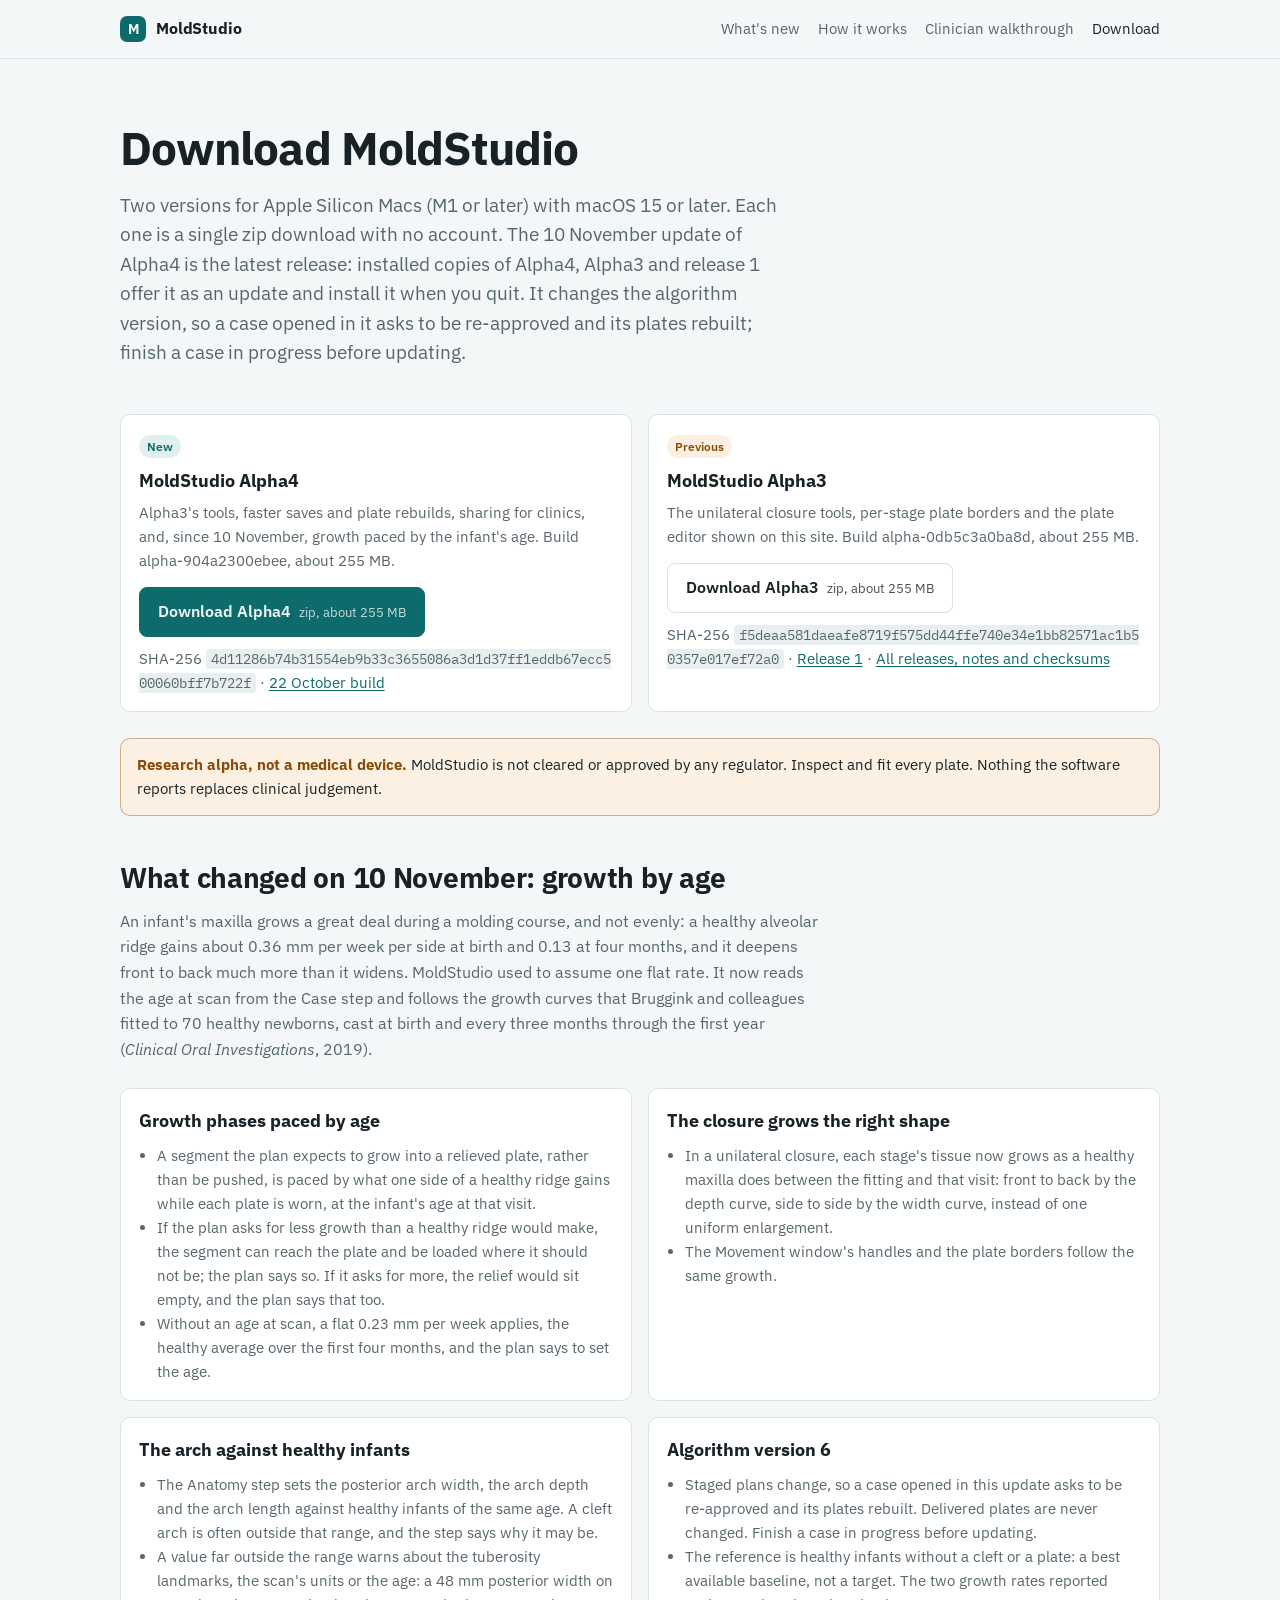
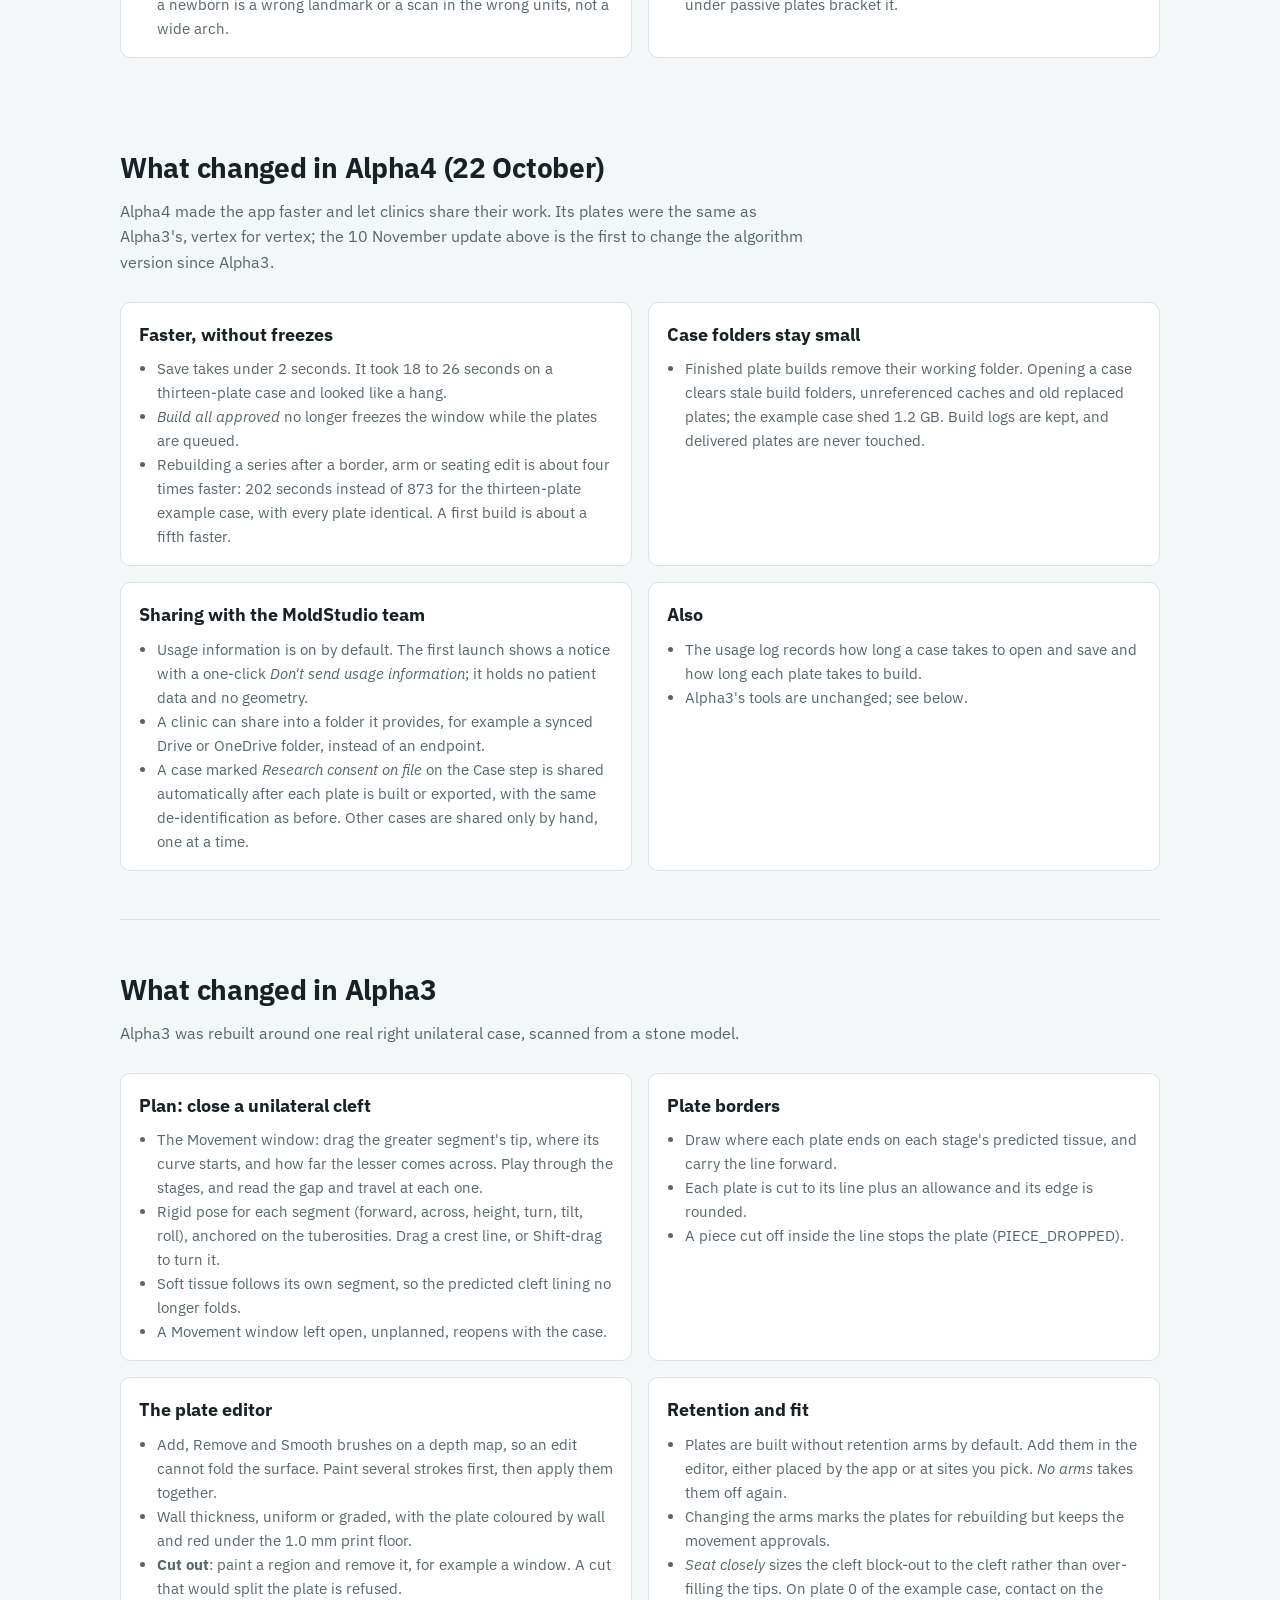
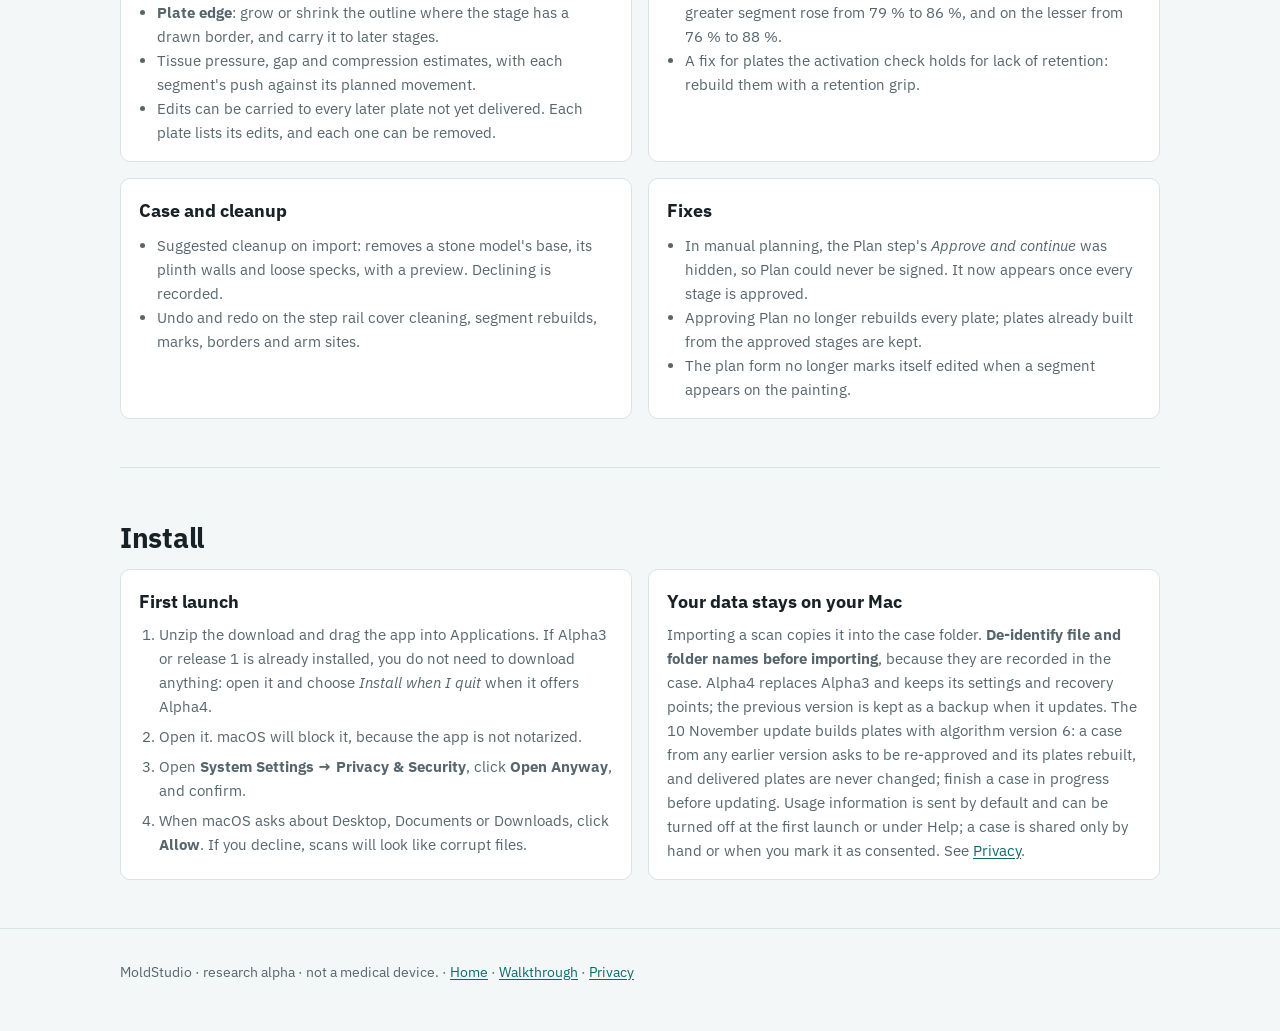
==== download.html @ e14510f1 "Release 8 feed (signed): Alpha4 10 November update, growth paced by the infant's age; download and f" ====
<!doctype html>
<html lang="en">
<head>
<meta charset="utf-8">
<meta name="viewport" content="width=device-width, initial-scale=1">
<title>Download MoldStudio</title>
<meta name="description" content="Download MoldStudio Alpha4 or the previous releases for Apple Silicon Macs, and see what changed: growth paced by the infant's age, Alpha4 and Alpha3.">
<link rel="preconnect" href="https://fonts.googleapis.com">
<link rel="stylesheet" href="https://fonts.googleapis.com/css2?family=IBM+Plex+Mono:wght@400;500&family=IBM+Plex+Sans:wght@400;500;600;700&display=swap">
<link rel="stylesheet" href="assets/site.css">
</head>
<body>
<header class="top">
  <div class="wrap">
    <a class="brand" href="index.html"><span class="mark">M</span>MoldStudio</a>
    <nav>
      <a class="opt" href="index.html#new">What's new</a>
      <a class="opt" href="index.html#pipeline">How it works</a>
      <a href="walkthrough.html"><span class="long">Clinician </span>walkthrough</a>
      <a href="download.html" aria-current="page">Download</a>
    </nav>
  </div>
</header>

<main class="wrap">
  <div class="hero" style="padding-bottom:20px">
    <h1>Download MoldStudio</h1>
    <p class="lead">Two versions for Apple Silicon Macs (M1 or later) with macOS 15 or later. Each one is a single zip download with no account. The 10 November update of Alpha4 is the latest release: installed copies of Alpha4, Alpha3 and release 1 offer it as an update and install it when you quit. It changes the algorithm version, so a case opened in it asks to be re-approved and its plates rebuilt; finish a case in progress before updating.</p>
  </div>

  <div class="grid g2">
    <div class="card">
      <span class="tag">New</span>
      <h3 style="margin-top:8px">MoldStudio Alpha4</h3>
      <p>Alpha3's tools, faster saves and plate rebuilds, sharing for clinics, and, since 10 November, growth paced by the infant's age. Build alpha-904a2300ebee, about 255&nbsp;MB.</p>
      <div class="cta" style="margin-top:14px">
        <a class="btn primary" href="https://github.com/kkoka1116/moldstudio-site/releases/download/r8/MoldStudio-Alpha4-macOS-arm64.zip">Download Alpha4 <small>zip, about 255&nbsp;MB</small></a>
      </div>
      <p class="fine" style="margin-top:10px">SHA-256 <code style="word-break:break-all">4d11286b74b31554eb9b33c3655086a3d1d37ff1eddb67ecc500060bff7b722f</code> · <a href="https://github.com/kkoka1116/moldstudio-site/releases/download/r7/MoldStudio-Alpha4-macOS-arm64.zip">22 October build</a></p>
    </div>
    <div class="card">
      <span class="tag warn">Previous</span>
      <h3 style="margin-top:8px">MoldStudio Alpha3</h3>
      <p>The unilateral closure tools, per-stage plate borders and the plate editor shown on this site. Build alpha-0db5c3a0ba8d, about 255&nbsp;MB.</p>
      <div class="cta" style="margin-top:14px">
        <a class="btn" href="https://github.com/kkoka1116/moldstudio-site/releases/download/r6/MoldStudio-Alpha3-macOS-arm64.zip">Download Alpha3 <small>zip, about 255&nbsp;MB</small></a>
      </div>
      <p class="fine" style="margin-top:10px">SHA-256 <code style="word-break:break-all">f5deaa581daeafe8719f575dd44ffe740e34e1bb82571ac1b50357e017ef72a0</code> · <a href="https://github.com/kkoka1116/moldstudio-site/releases/download/r1/MoldStudio-macOS-arm64.zip">Release 1</a> · <a href="https://github.com/kkoka1116/moldstudio-site/releases">All releases, notes and checksums</a></p>
    </div>
  </div>

  <div class="notice"><strong>Research alpha, not a medical device.</strong> MoldStudio is not cleared or approved by any regulator. Inspect and fit every plate. Nothing the software reports replaces clinical judgement.</div>

  <section id="growth" style="border-top:0;padding-top:40px">
    <h2>What changed on 10 November: growth by age</h2>
    <p class="sub">An infant's maxilla grows a great deal during a molding course, and not evenly: a healthy alveolar ridge gains about 0.36&nbsp;mm per week per side at birth and 0.13 at four months, and it deepens front to back much more than it widens. MoldStudio used to assume one flat rate. It now reads the age at scan from the Case step and follows the growth curves that Bruggink and colleagues fitted to 70 healthy newborns, cast at birth and every three months through the first year (<em>Clinical Oral Investigations</em>, 2019).</p>
    <div class="grid g2">
      <div class="card"><h3>Growth phases paced by age</h3><ul>
        <li>A segment the plan expects to grow into a relieved plate, rather than be pushed, is paced by what one side of a healthy ridge gains while each plate is worn, at the infant's age at that visit.</li>
        <li>If the plan asks for less growth than a healthy ridge would make, the segment can reach the plate and be loaded where it should not be; the plan says so. If it asks for more, the relief would sit empty, and the plan says that too.</li>
        <li>Without an age at scan, a flat 0.23&nbsp;mm per week applies, the healthy average over the first four months, and the plan says to set the age.</li>
      </ul></div>
      <div class="card"><h3>The closure grows the right shape</h3><ul>
        <li>In a unilateral closure, each stage's tissue now grows as a healthy maxilla does between the fitting and that visit: front to back by the depth curve, side to side by the width curve, instead of one uniform enlargement.</li>
        <li>The Movement window's handles and the plate borders follow the same growth.</li>
      </ul></div>
      <div class="card"><h3>The arch against healthy infants</h3><ul>
        <li>The Anatomy step sets the posterior arch width, the arch depth and the arch length against healthy infants of the same age. A cleft arch is often outside that range, and the step says why it may be.</li>
        <li>A value far outside the range warns about the tuberosity landmarks, the scan's units or the age: a 48&nbsp;mm posterior width on a newborn is a wrong landmark or a scan in the wrong units, not a wide arch.</li>
      </ul></div>
      <div class="card"><h3>Algorithm version 6</h3><ul>
        <li>Staged plans change, so a case opened in this update asks to be re-approved and its plates rebuilt. Delivered plates are never changed. Finish a case in progress before updating.</li>
        <li>The reference is healthy infants without a cleft or a plate: a best available baseline, not a target. The two growth rates reported under passive plates bracket it.</li>
      </ul></div>
    </div>
  </section>

  <section id="alpha4" style="border-top:0;padding-top:40px">
    <h2>What changed in Alpha4 (22 October)</h2>
    <p class="sub">Alpha4 made the app faster and let clinics share their work. Its plates were the same as Alpha3's, vertex for vertex; the 10 November update above is the first to change the algorithm version since Alpha3.</p>
    <div class="grid g2">
      <div class="card"><h3>Faster, without freezes</h3><ul>
        <li>Save takes under 2 seconds. It took 18 to 26 seconds on a thirteen-plate case and looked like a hang.</li>
        <li><em>Build all approved</em> no longer freezes the window while the plates are queued.</li>
        <li>Rebuilding a series after a border, arm or seating edit is about four times faster: 202 seconds instead of 873 for the thirteen-plate example case, with every plate identical. A first build is about a fifth faster.</li>
      </ul></div>
      <div class="card"><h3>Case folders stay small</h3><ul>
        <li>Finished plate builds remove their working folder. Opening a case clears stale build folders, unreferenced caches and old replaced plates; the example case shed 1.2&nbsp;GB. Build logs are kept, and delivered plates are never touched.</li>
      </ul></div>
      <div class="card"><h3>Sharing with the MoldStudio team</h3><ul>
        <li>Usage information is on by default. The first launch shows a notice with a one-click <em>Don't send usage information</em>; it holds no patient data and no geometry.</li>
        <li>A clinic can share into a folder it provides, for example a synced Drive or OneDrive folder, instead of an endpoint.</li>
        <li>A case marked <em>Research consent on file</em> on the Case step is shared automatically after each plate is built or exported, with the same de-identification as before. Other cases are shared only by hand, one at a time.</li>
      </ul></div>
      <div class="card"><h3>Also</h3><ul>
        <li>The usage log records how long a case takes to open and save and how long each plate takes to build.</li>
        <li>Alpha3's tools are unchanged; see below.</li>
      </ul></div>
    </div>
  </section>

  <section id="alpha3">
    <h2>What changed in Alpha3</h2>
    <p class="sub">Alpha3 was rebuilt around one real right unilateral case, scanned from a stone model.</p>
    <div class="grid g2">
      <div class="card"><h3>Plan: close a unilateral cleft</h3><ul>
        <li>The Movement window: drag the greater segment's tip, where its curve starts, and how far the lesser comes across. Play through the stages, and read the gap and travel at each one.</li>
        <li>Rigid pose for each segment (forward, across, height, turn, tilt, roll), anchored on the tuberosities. Drag a crest line, or Shift-drag to turn it.</li>
        <li>Soft tissue follows its own segment, so the predicted cleft lining no longer folds.</li>
        <li>A Movement window left open, unplanned, reopens with the case.</li>
      </ul></div>
      <div class="card"><h3>Plate borders</h3><ul>
        <li>Draw where each plate ends on each stage's predicted tissue, and carry the line forward.</li>
        <li>Each plate is cut to its line plus an allowance and its edge is rounded.</li>
        <li>A piece cut off inside the line stops the plate (PIECE_DROPPED).</li>
      </ul></div>
      <div class="card"><h3>The plate editor</h3><ul>
        <li>Add, Remove and Smooth brushes on a depth map, so an edit cannot fold the surface. Paint several strokes first, then apply them together.</li>
        <li>Wall thickness, uniform or graded, with the plate coloured by wall and red under the 1.0&nbsp;mm print floor.</li>
        <li><strong>Cut out</strong>: paint a region and remove it, for example a window. A cut that would split the plate is refused.</li>
        <li><strong>Plate edge</strong>: grow or shrink the outline where the stage has a drawn border, and carry it to later stages.</li>
        <li>Tissue pressure, gap and compression estimates, with each segment's push against its planned movement.</li>
        <li>Edits can be carried to every later plate not yet delivered. Each plate lists its edits, and each one can be removed.</li>
      </ul></div>
      <div class="card"><h3>Retention and fit</h3><ul>
        <li>Plates are built without retention arms by default. Add them in the editor, either placed by the app or at sites you pick. <em>No arms</em> takes them off again.</li>
        <li>Changing the arms marks the plates for rebuilding but keeps the movement approvals.</li>
        <li><em>Seat closely</em> sizes the cleft block-out to the cleft rather than over-filling the tips. On plate 0 of the example case, contact on the greater segment rose from 79&nbsp;% to 86&nbsp;%, and on the lesser from 76&nbsp;% to 88&nbsp;%.</li>
        <li>A fix for plates the activation check holds for lack of retention: rebuild them with a retention grip.</li>
      </ul></div>
      <div class="card"><h3>Case and cleanup</h3><ul>
        <li>Suggested cleanup on import: removes a stone model's base, its plinth walls and loose specks, with a preview. Declining is recorded.</li>
        <li>Undo and redo on the step rail cover cleaning, segment rebuilds, marks, borders and arm sites.</li>
      </ul></div>
      <div class="card"><h3>Fixes</h3><ul>
        <li>In manual planning, the Plan step's <em>Approve and continue</em> was hidden, so Plan could never be signed. It now appears once every stage is approved.</li>
        <li>Approving Plan no longer rebuilds every plate; plates already built from the approved stages are kept.</li>
        <li>The plan form no longer marks itself edited when a segment appears on the painting.</li>
      </ul></div>
    </div>
  </section>

  <section id="install">
    <h2>Install</h2>
    <div class="grid g2">
      <div class="card"><h3>First launch</h3><ol class="steps-list" style="color:var(--muted);font-size:15px;margin:6px 0 0">
        <li>Unzip the download and drag the app into Applications. If Alpha3 or release 1 is already installed, you do not need to download anything: open it and choose <em>Install when I quit</em> when it offers Alpha4.</li>
        <li>Open it. macOS will block it, because the app is not notarized.</li>
        <li>Open <strong>System Settings → Privacy &amp; Security</strong>, click <strong>Open Anyway</strong>, and confirm.</li>
        <li>When macOS asks about Desktop, Documents or Downloads, click <strong>Allow</strong>. If you decline, scans will look like corrupt files.</li>
      </ol></div>
      <div class="card"><h3>Your data stays on your Mac</h3><p>Importing a scan copies it into the case folder. <strong>De-identify file and folder names before importing</strong>, because they are recorded in the case. Alpha4 replaces Alpha3 and keeps its settings and recovery points; the previous version is kept as a backup when it updates. The 10 November update builds plates with algorithm version 6: a case from any earlier version asks to be re-approved and its plates rebuilt, and delivered plates are never changed; finish a case in progress before updating. Usage information is sent by default and can be turned off at the first launch or under Help; a case is shared only by hand or when you mark it as consented. See <a href="privacy.html">Privacy</a>.</p></div>
    </div>
  </section>
</main>

<footer>
  <div class="wrap">MoldStudio · research alpha · not a medical device. · <a href="index.html">Home</a> · <a href="walkthrough.html">Walkthrough</a> · <a href="privacy.html">Privacy</a></div>
</footer>
</body>
</html>
---- assets/site.css ----
/* Layout: one reading column with a sticky header; the walkthrough adds a step index beside it. */
:root {
  --bg: #f4f7f7;
  --surface: #ffffff;
  --surface-2: #e9eff0;
  --text: #182226;
  --muted: #56666c;
  --line: #d9e2e4;
  --accent: #0d6b6b;
  --accent-soft: #dff0ef;
  --warn: #8a4b08;
  --warn-soft: #fbf0e1;
  --stop: #9b1c1c;
  --radius: 10px;
  --max: 1080px;
  --font: "IBM Plex Sans", "Helvetica Neue", Arial, sans-serif;
  --mono: "IBM Plex Mono", ui-monospace, Menlo, monospace;
  color-scheme: light;
}
@media (prefers-color-scheme: dark) {
  :root:not([data-theme="light"]) {
    --bg: #101618; --surface: #172023; --surface-2: #1f2a2d; --text: #e3eaec; --muted: #9aabb0;
    --line: #2a3639; --accent: #5cc4c0; --accent-soft: #163130; --warn: #f0b36b; --warn-soft: #2e2416;
    --stop: #f08a8a; color-scheme: dark;
  }
}
:root[data-theme="dark"] {
  --bg: #101618; --surface: #172023; --surface-2: #1f2a2d; --text: #e3eaec; --muted: #9aabb0;
  --line: #2a3639; --accent: #5cc4c0; --accent-soft: #163130; --warn: #f0b36b; --warn-soft: #2e2416;
  --stop: #f08a8a; color-scheme: dark;
}
* { box-sizing: border-box; }
html { scroll-behavior: smooth; }
body {
  margin: 0; background: var(--bg); color: var(--text);
  font: 16px/1.6 var(--font); -webkit-font-smoothing: antialiased;
}
a { color: var(--accent); text-underline-offset: 2px; }
img { max-width: 100%; height: auto; display: block; }
code { font-family: var(--mono); font-size: .9em; background: var(--surface-2); padding: .1em .35em; border-radius: 4px; }

.wrap { max-width: var(--max); margin: 0 auto; padding: 0 20px; }

/* header */
.top { position: sticky; top: env(safe-area-inset-top, 0px); z-index: 10; background: color-mix(in srgb, var(--bg) 88%, transparent);
  backdrop-filter: blur(8px); border-bottom: 1px solid var(--line); }
.top .wrap { display: flex; align-items: center; gap: 20px; height: 58px; }
.brand { font-weight: 700; letter-spacing: -.01em; color: var(--text); text-decoration: none; display: flex; gap: 10px; align-items: center; }
.brand .mark { width: 26px; height: 26px; border-radius: 7px; background: var(--accent); display: grid; place-items: center; color: var(--bg); font-size: 14px; }
.top nav { display: flex; gap: 18px; margin-left: auto; font-size: 14.5px; }
.top nav a { color: var(--muted); text-decoration: none; }
.top nav a:hover, .top nav a[aria-current] { color: var(--text); }
@media (max-width: 720px) { .top nav .opt { display: none; } }

/* hero */
.hero { padding: 64px 0 40px; }
.hero h1 { font-size: clamp(30px, 5vw, 46px); line-height: 1.12; text-wrap: balance; letter-spacing: -.02em; margin: 0 0 16px; max-width: 18ch; }
.hero p.lead { font-size: 18.5px; color: var(--muted); max-width: 62ch; margin: 0 0 26px; }
.cta { display: flex; flex-wrap: wrap; gap: 12px; align-items: center; }
.btn { display: inline-flex; align-items: center; gap: 8px; padding: 11px 18px; border-radius: 8px; font-weight: 600;
  text-decoration: none; border: 1px solid var(--line); color: var(--text); background: var(--surface); }
.btn.primary { background: var(--accent); color: var(--bg); border-color: var(--accent); }
.btn small { font-weight: 400; opacity: .8; }
.fine { font-size: 13.5px; color: var(--muted); }

.notice { border: 1px solid color-mix(in srgb, var(--warn) 40%, transparent); background: var(--warn-soft);
  border-radius: var(--radius); padding: 14px 16px; margin: 26px 0 0; font-size: 15px; }
.notice strong { color: var(--warn); }

/* sections */
section { padding: 48px 0; border-top: 1px solid var(--line); }
section h2 { font-size: clamp(22px, 3vw, 28px); letter-spacing: -.01em; margin: 0 0 8px; }
section .sub { color: var(--muted); margin: 0 0 26px; max-width: 70ch; }
h3 { font-size: 18px; margin: 0 0 6px; }

.grid { display: grid; gap: 16px; }
.g2 { grid-template-columns: repeat(2, minmax(0, 1fr)); }
.g3 { grid-template-columns: repeat(3, minmax(0, 1fr)); }
@media (max-width: 860px) { .g3 { grid-template-columns: repeat(2, minmax(0, 1fr)); } }
@media (max-width: 600px) { .g2, .g3 { grid-template-columns: 1fr; } }

.card { background: var(--surface); border: 1px solid var(--line); border-radius: var(--radius); padding: 18px 18px 16px; }
.card p { margin: 0; color: var(--muted); font-size: 15px; }
.card ul { margin: 8px 0 0; padding-left: 18px; color: var(--muted); font-size: 15px; }

/* pipeline */
.pipeline { counter-reset: step; display: grid; gap: 12px; }
.pipeline .card { position: relative; padding-left: 58px; }
.pipeline .card::before { counter-increment: step; content: counter(step); position: absolute; left: 16px; top: 17px;
  width: 28px; height: 28px; border-radius: 50%; background: var(--accent-soft); color: var(--accent);
  font-weight: 700; display: grid; place-items: center; font-size: 14px; }

.shot { border: 1px solid var(--line); border-radius: var(--radius); overflow: hidden; background: var(--surface); }
.shot figcaption { padding: 10px 14px; font-size: 13.5px; color: var(--muted); border-top: 1px solid var(--line); }

table { width: 100%; border-collapse: collapse; font-size: 14.5px; }
th, td { text-align: left; padding: 10px 12px; border-bottom: 1px solid var(--line); vertical-align: top; }
th { color: var(--muted); font-weight: 600; font-size: 13px; text-transform: uppercase; letter-spacing: .04em; }
.table-wrap { overflow-x: auto; border: 1px solid var(--line); border-radius: var(--radius); background: var(--surface); }

.tag { display: inline-block; font-size: 12px; font-weight: 600; padding: 2px 8px; border-radius: 999px;
  background: var(--accent-soft); color: var(--accent); margin-right: 6px; }
.tag.warn { background: var(--warn-soft); color: var(--warn); }

ol.steps-list { padding-left: 20px; }
ol.steps-list li { margin: 6px 0; }

footer { border-top: 1px solid var(--line); padding: 32px 0 48px; color: var(--muted); font-size: 14px; }

/* walkthrough */
.walk-layout { display: grid; grid-template-columns: 220px minmax(0, 1fr); gap: 36px; padding: 36px 0; }
.toc { position: sticky; top: 76px; align-self: start; font-size: 14.5px; }
.toc a { display: block; padding: 5px 0 5px 12px; color: var(--muted); text-decoration: none; border-left: 2px solid var(--line); }
.toc a:hover { color: var(--text); border-left-color: var(--accent); }
@media (max-width: 860px) { .walk-layout { grid-template-columns: 1fr; } .toc { position: static; display: none; } }
.step { padding: 8px 0 40px; }
.step h2 { font-size: 26px; margin: 0 0 4px; }
.step .kicker { color: var(--accent); font-weight: 700; font-size: 13px; text-transform: uppercase; letter-spacing: .06em; }
.do-see { display: grid; grid-template-columns: repeat(2, minmax(0, 1fr)); gap: 14px; margin: 18px 0; }
@media (max-width: 600px) { .do-see { grid-template-columns: 1fr; } }
.do-see .card h3 { font-size: 14px; text-transform: uppercase; letter-spacing: .05em; color: var(--muted); }
.tip { border-left: 3px solid var(--accent); background: var(--accent-soft); padding: 10px 14px; border-radius: 0 8px 8px 0; margin: 14px 0; font-size: 15px; }
.tip.caution { border-left-color: var(--warn); background: var(--warn-soft); }
.top nav a { white-space: nowrap; }
@media (max-width: 720px) {
  .top .wrap { gap: 12px; }
  .top nav { gap: 14px; }
  .top nav .long { display: none; }
}
@media (max-width: 380px) { .brand { font-size: 0; gap: 0; } .brand .mark { font-size: 14px; } }
h2, h3 { text-wrap: balance; }
a:focus-visible, .btn:focus-visible { outline: 2px solid var(--accent); outline-offset: 2px; }
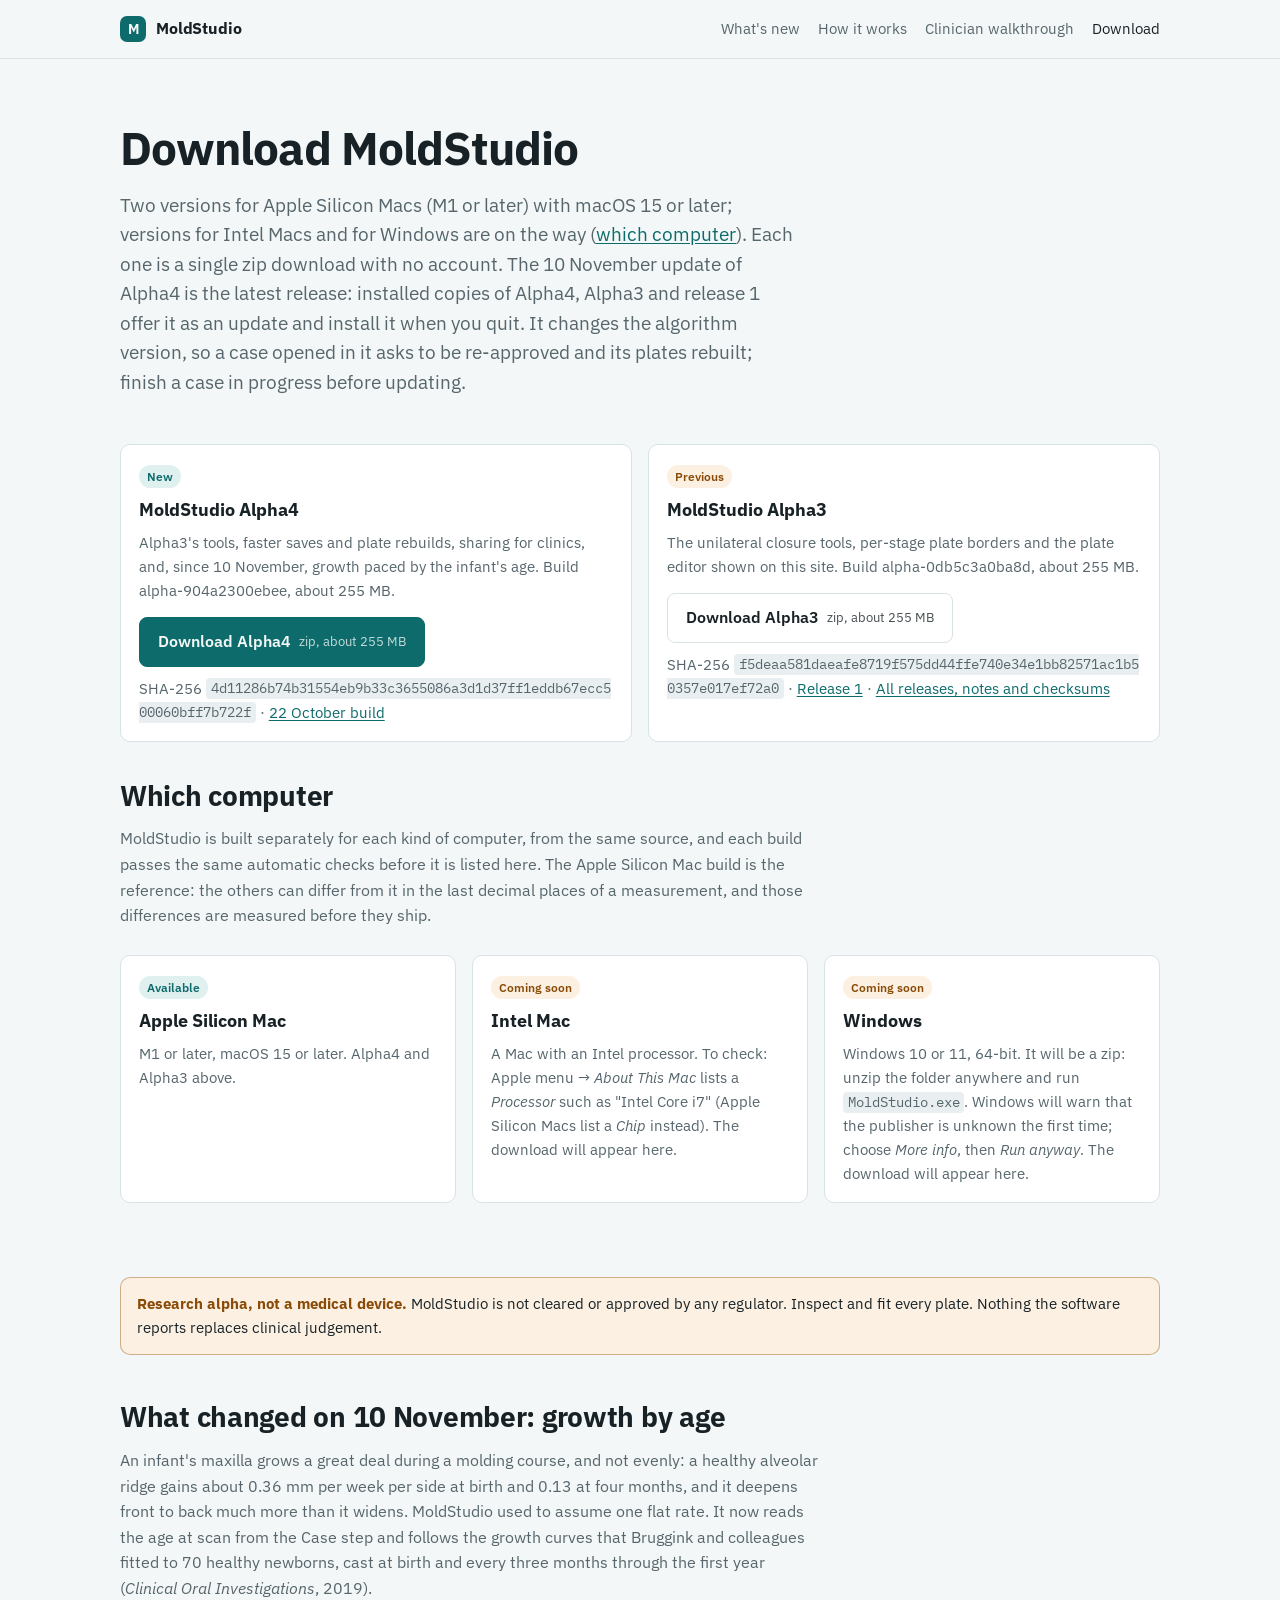
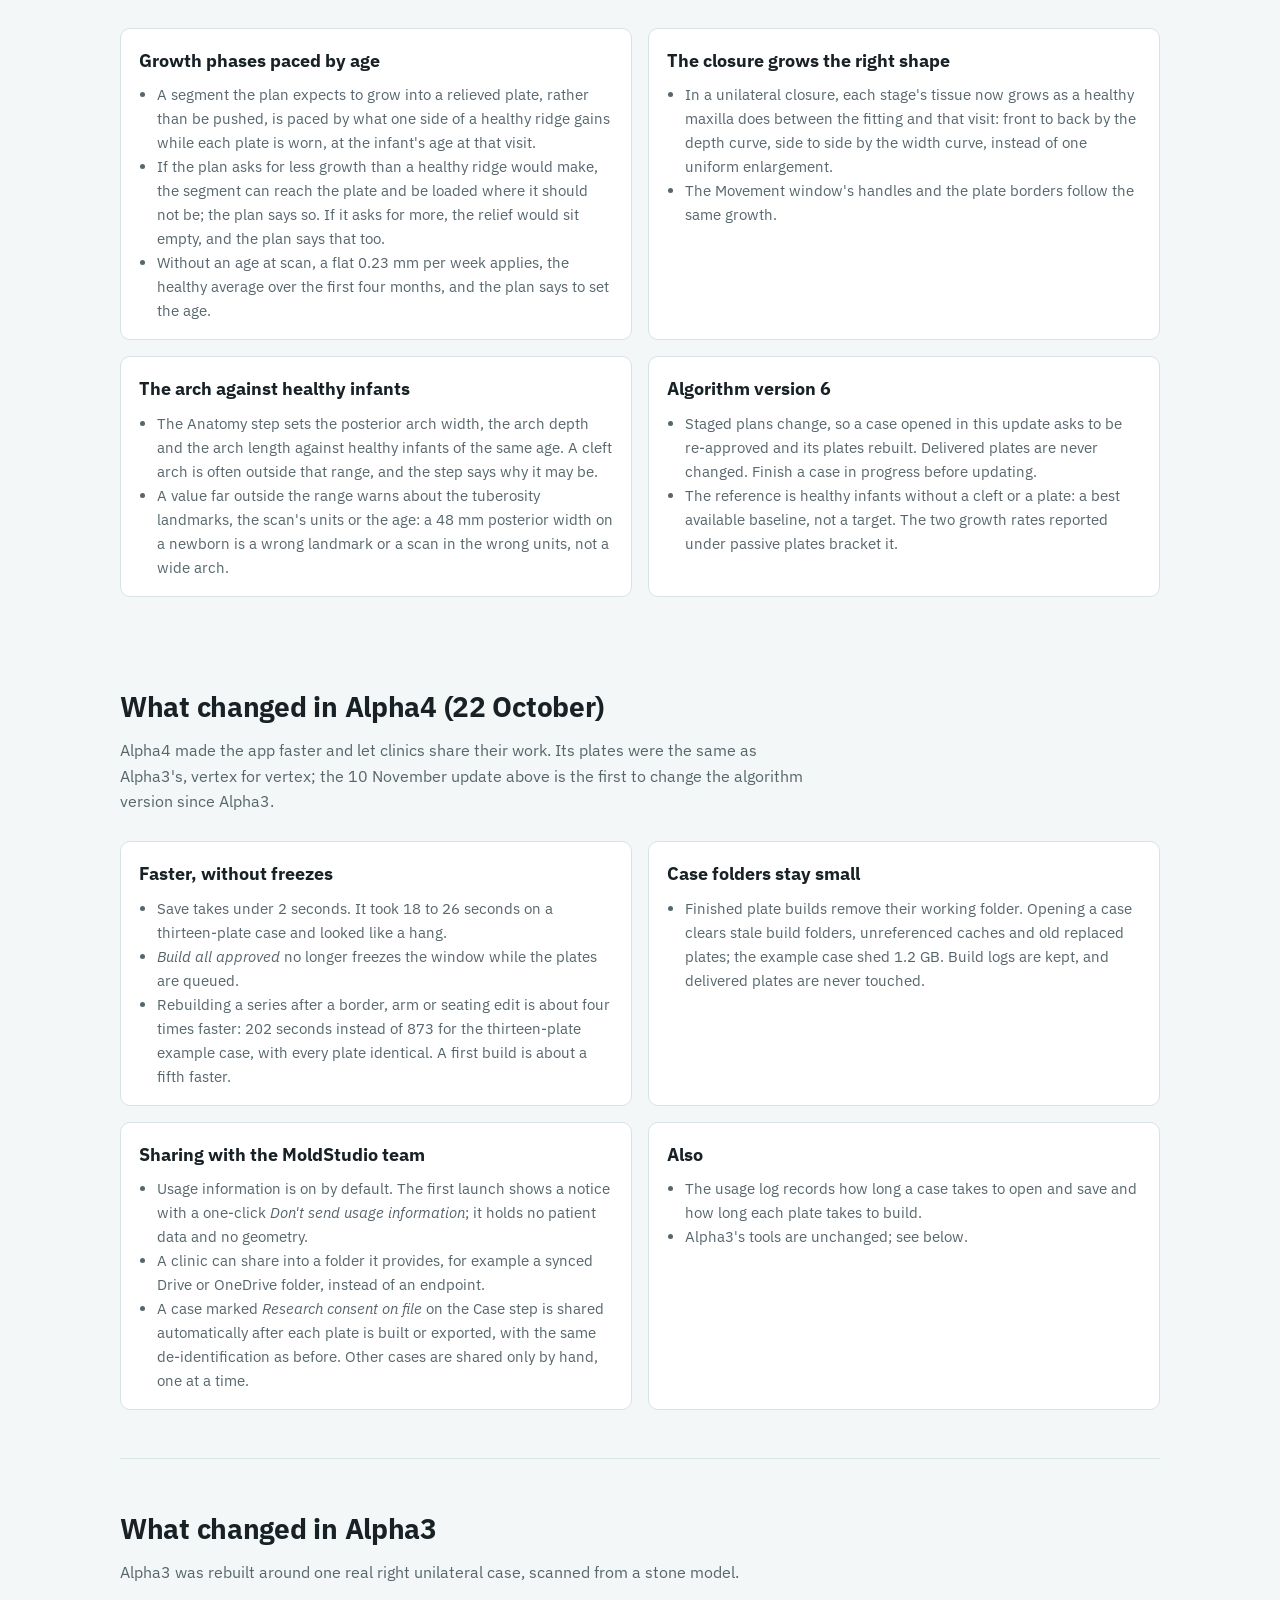
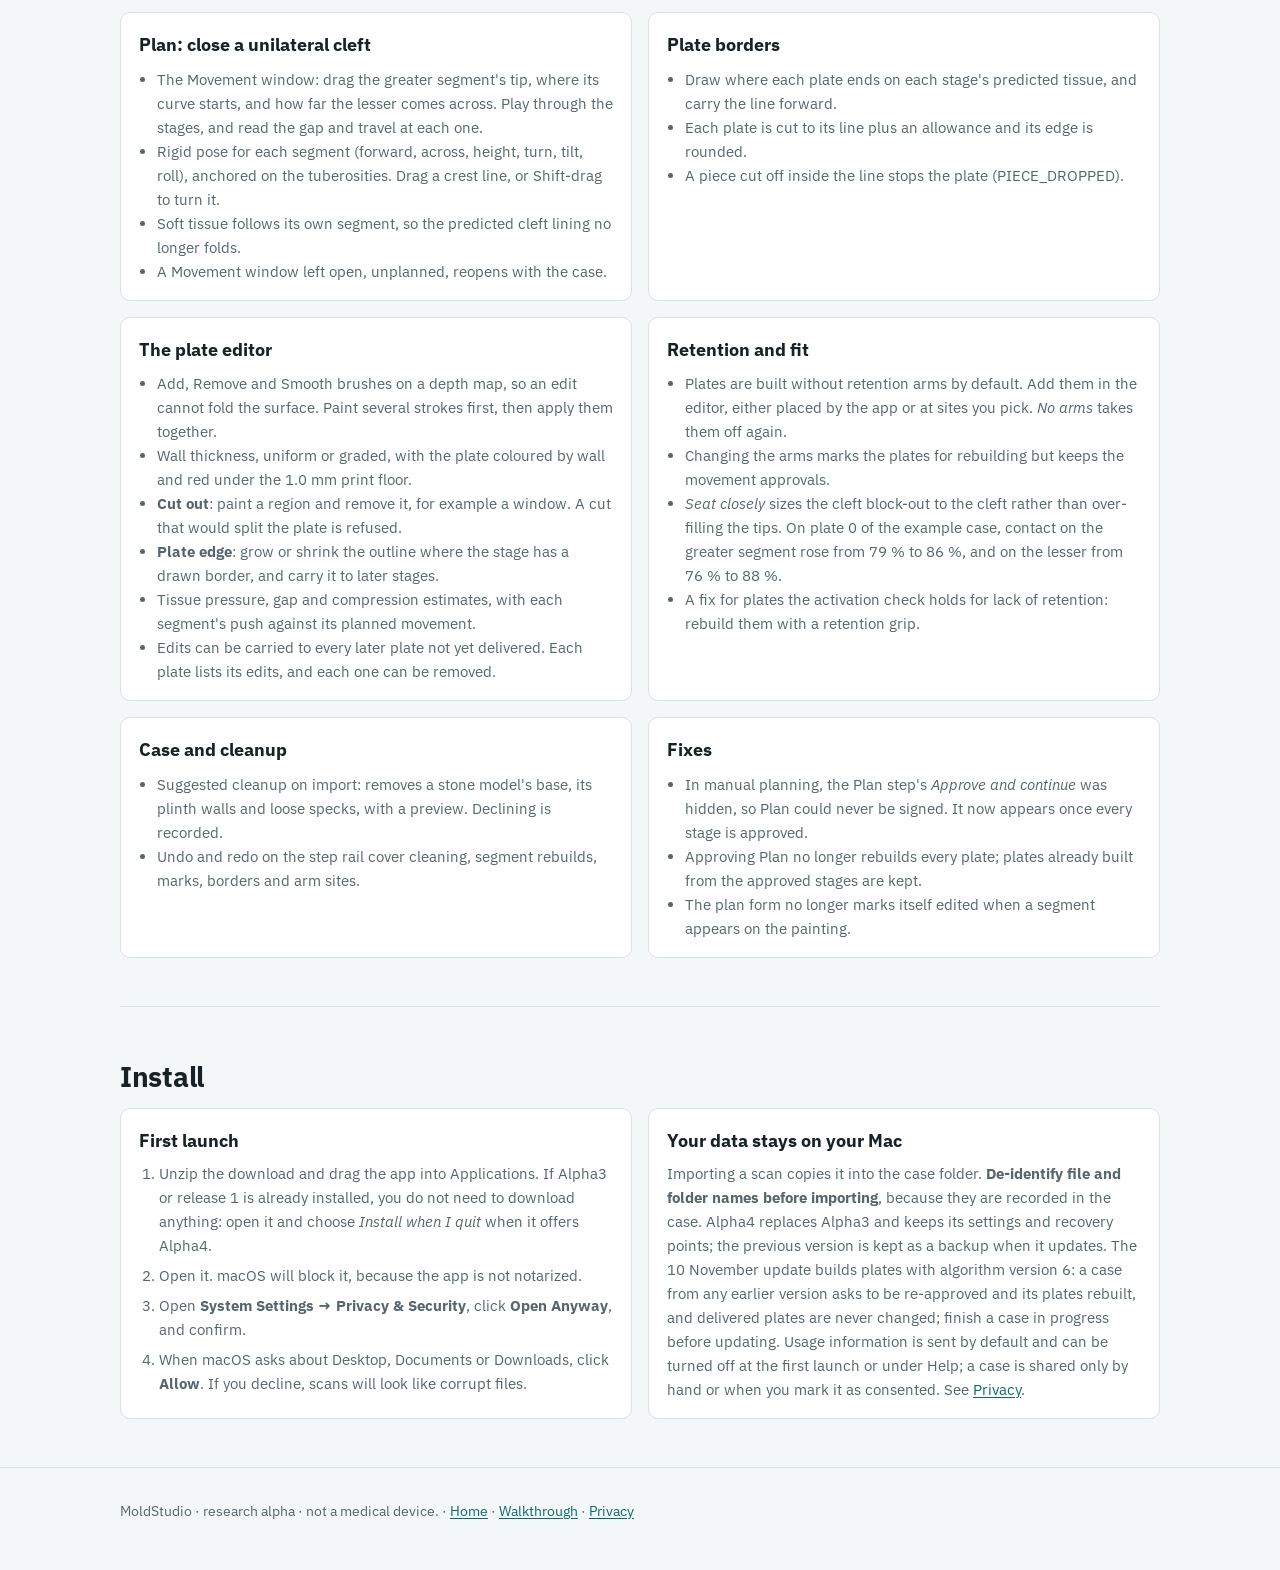
==== commit 79bf56a7: "Download page: say which computer each build is for; Intel Mac and Windows coming soon Krishna asked" ====
--- a/download.html
+++ b/download.html
@@ -25,7 +25,7 @@
 <main class="wrap">
   <div class="hero" style="padding-bottom:20px">
     <h1>Download MoldStudio</h1>
-    <p class="lead">Two versions for Apple Silicon Macs (M1 or later) with macOS 15 or later. Each one is a single zip download with no account. The 10 November update of Alpha4 is the latest release: installed copies of Alpha4, Alpha3 and release 1 offer it as an update and install it when you quit. It changes the algorithm version, so a case opened in it asks to be re-approved and its plates rebuilt; finish a case in progress before updating.</p>
+    <p class="lead">Two versions for Apple Silicon Macs (M1 or later) with macOS 15 or later; versions for Intel Macs and for Windows are on the way (<a href="#platforms">which computer</a>). Each one is a single zip download with no account. The 10 November update of Alpha4 is the latest release: installed copies of Alpha4, Alpha3 and release 1 offer it as an update and install it when you quit. It changes the algorithm version, so a case opened in it asks to be re-approved and its plates rebuilt; finish a case in progress before updating.</p>
   </div>
 
   <div class="grid g2">
@@ -48,6 +48,28 @@
       <p class="fine" style="margin-top:10px">SHA-256 <code style="word-break:break-all">f5deaa581daeafe8719f575dd44ffe740e34e1bb82571ac1b50357e017ef72a0</code> · <a href="https://github.com/kkoka1116/moldstudio-site/releases/download/r1/MoldStudio-macOS-arm64.zip">Release 1</a> · <a href="https://github.com/kkoka1116/moldstudio-site/releases">All releases, notes and checksums</a></p>
     </div>
   </div>
+
+  <section id="platforms" style="border-top:0;padding-top:32px">
+    <h2>Which computer</h2>
+    <p class="sub">MoldStudio is built separately for each kind of computer, from the same source, and each build passes the same automatic checks before it is listed here. The Apple Silicon Mac build is the reference: the others can differ from it in the last decimal places of a measurement, and those differences are measured before they ship.</p>
+    <div class="grid g3">
+      <div class="card">
+        <span class="tag">Available</span>
+        <h3 style="margin-top:8px">Apple Silicon Mac</h3>
+        <p>M1 or later, macOS 15 or later. Alpha4 and Alpha3 above.</p>
+      </div>
+      <div class="card">
+        <span class="tag warn">Coming soon</span>
+        <h3 style="margin-top:8px">Intel Mac</h3>
+        <p>A Mac with an Intel processor. To check: Apple menu → <em>About This Mac</em> lists a <em>Processor</em> such as "Intel Core i7" (Apple Silicon Macs list a <em>Chip</em> instead). The download will appear here.</p>
+      </div>
+      <div class="card">
+        <span class="tag warn">Coming soon</span>
+        <h3 style="margin-top:8px">Windows</h3>
+        <p>Windows 10 or 11, 64-bit. It will be a zip: unzip the folder anywhere and run <code>MoldStudio.exe</code>. Windows will warn that the publisher is unknown the first time; choose <em>More info</em>, then <em>Run anyway</em>. The download will appear here.</p>
+      </div>
+    </div>
+  </section>
 
   <div class="notice"><strong>Research alpha, not a medical device.</strong> MoldStudio is not cleared or approved by any regulator. Inspect and fit every plate. Nothing the software reports replaces clinical judgement.</div>
 
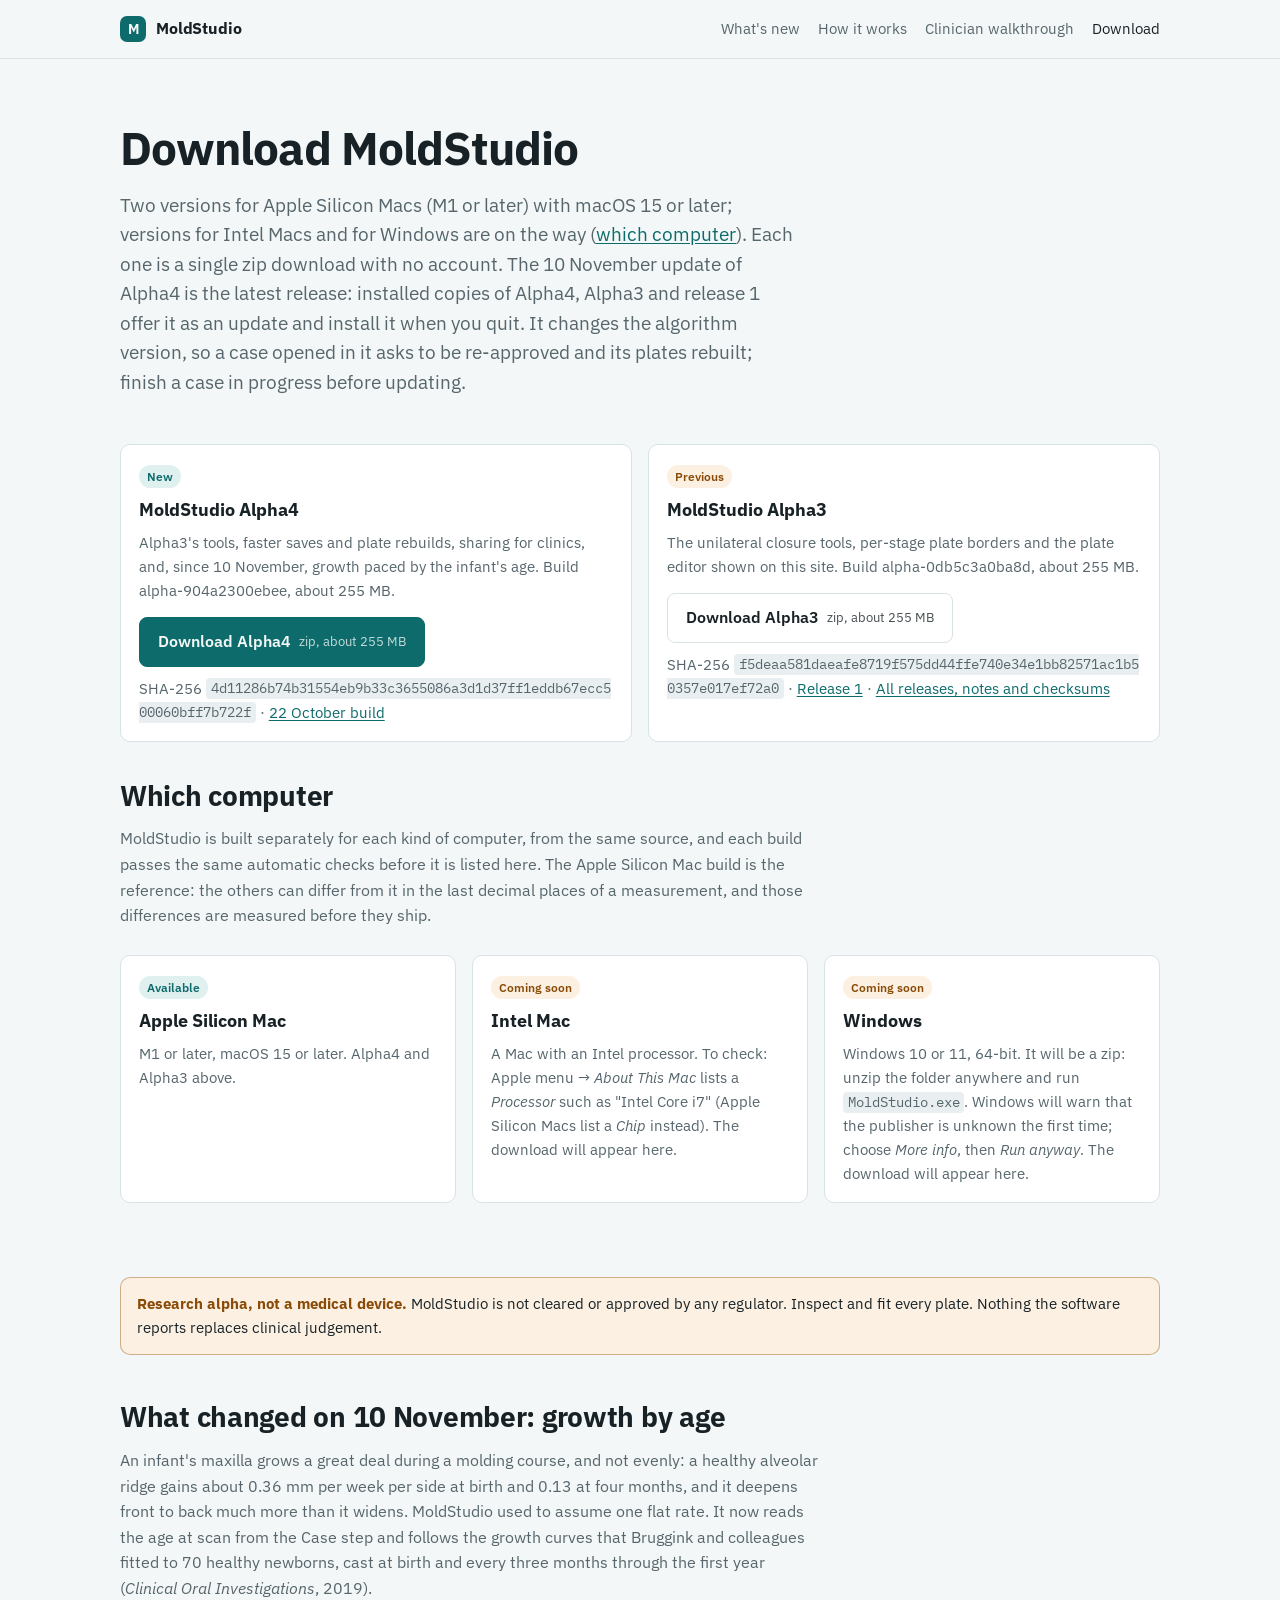
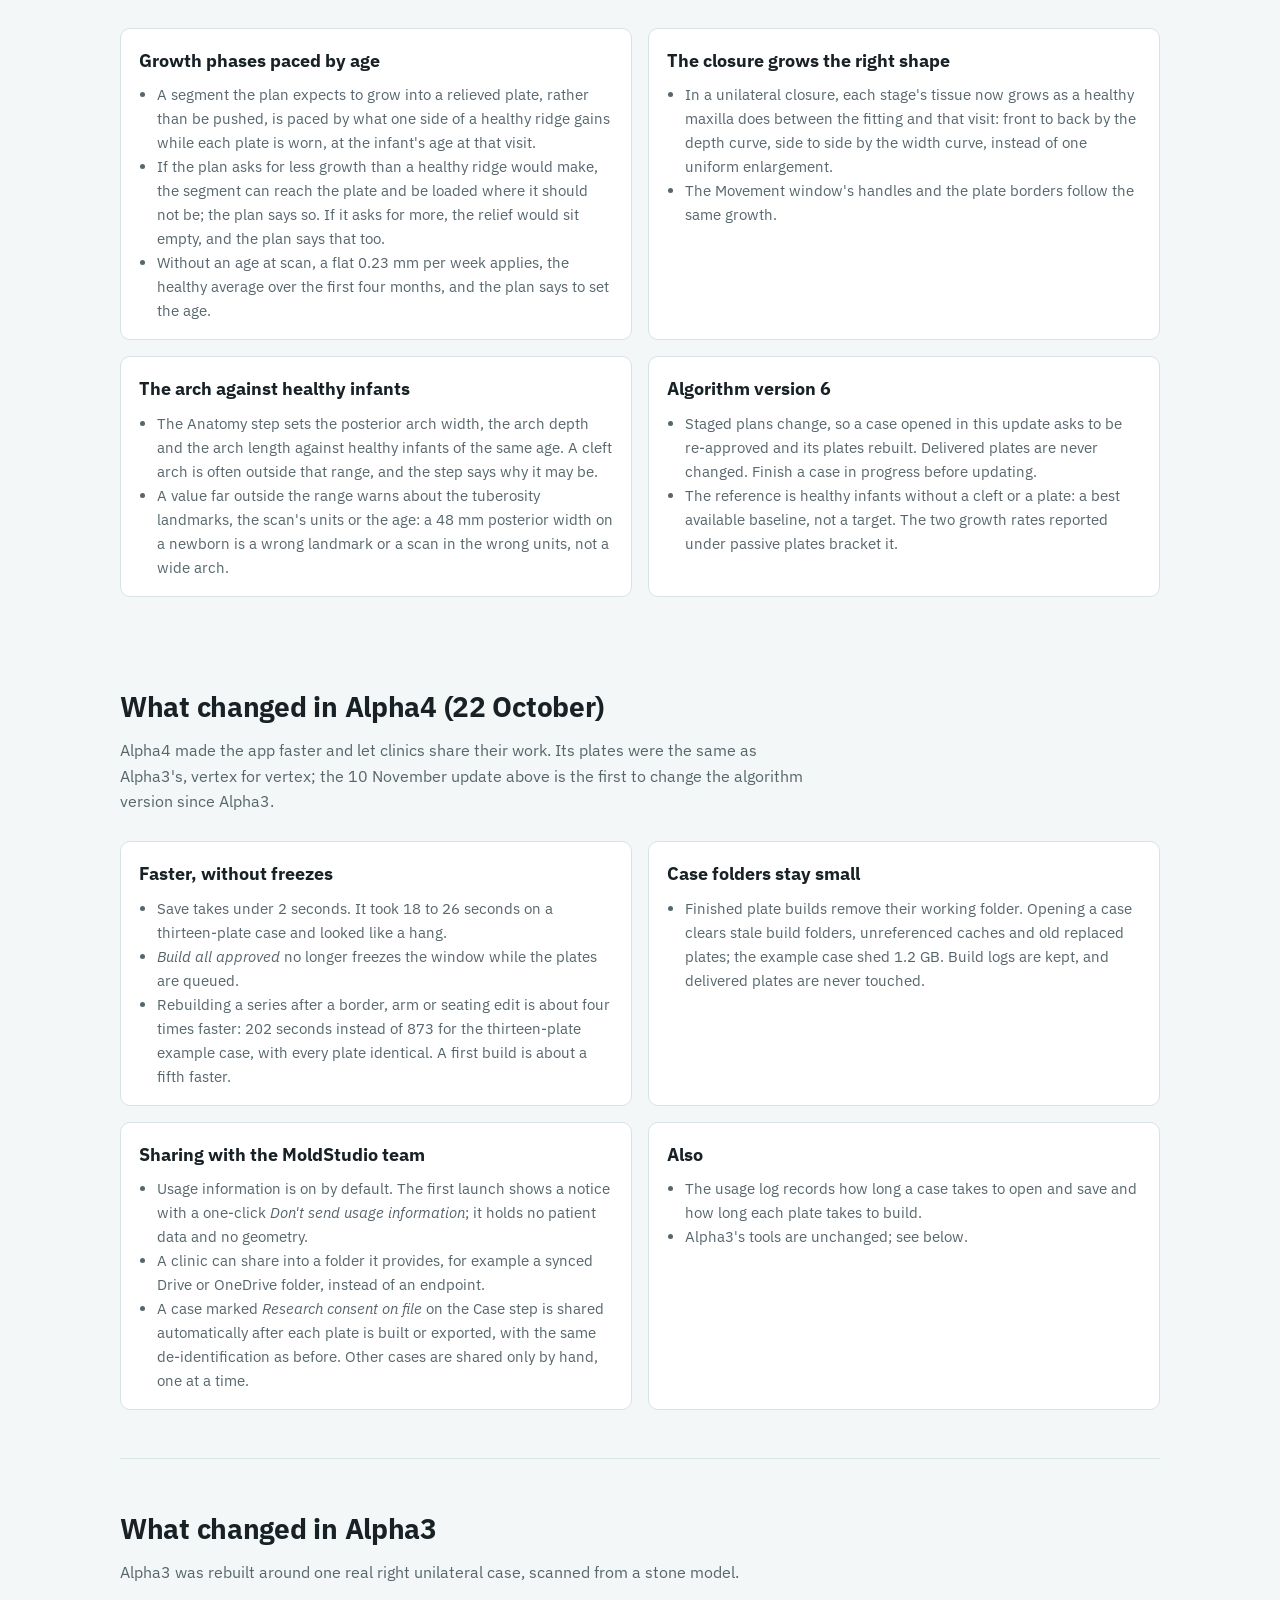
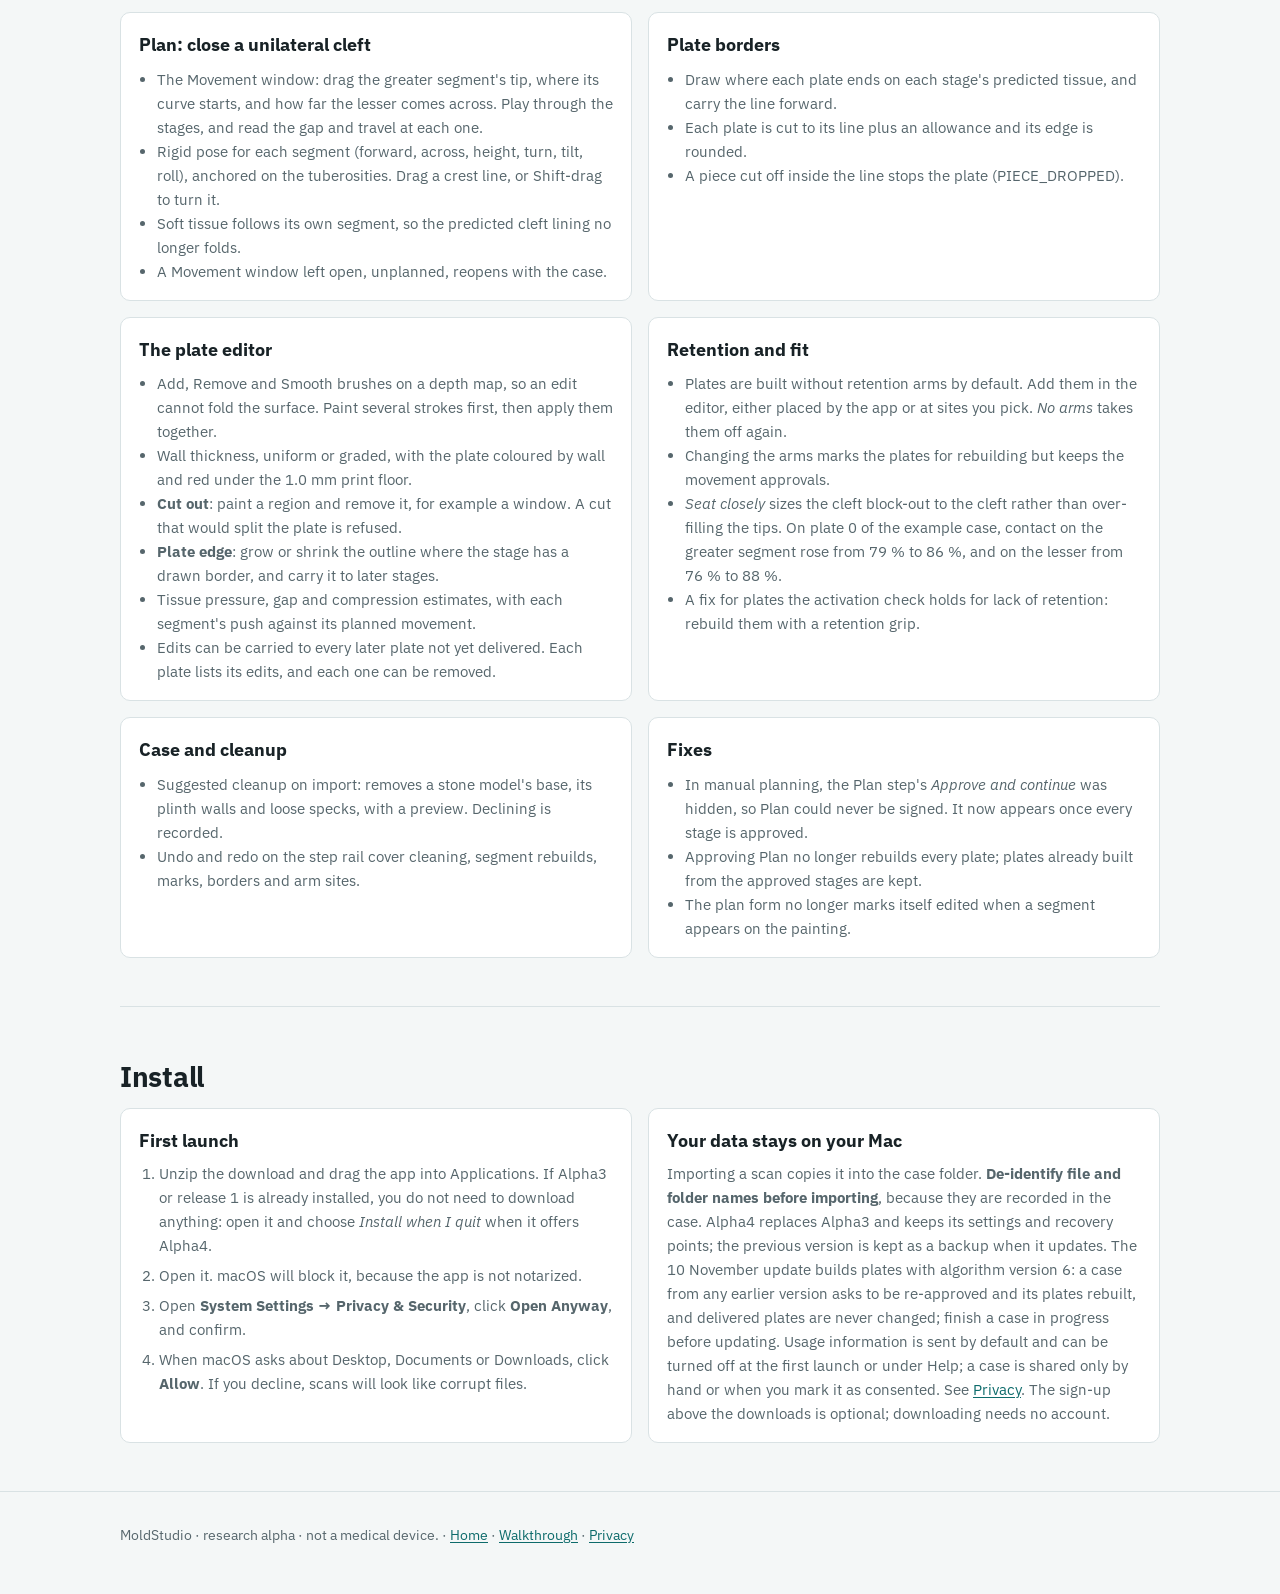
==== commit 899d3be4: "download: an optional sign-up above the downloads; privacy: what it keeps, crash reports, the on-Mac" ====
--- a/download.html
+++ b/download.html
@@ -8,6 +8,8 @@
 <link rel="preconnect" href="https://fonts.googleapis.com">
 <link rel="stylesheet" href="https://fonts.googleapis.com/css2?family=IBM+Plex+Mono:wght@400;500&family=IBM+Plex+Sans:wght@400;500;600;700&display=swap">
 <link rel="stylesheet" href="assets/site.css">
+<!-- Cookieless page-view counts (GoatCounter): no cookies, no personal data, no cross-site tracking. See privacy.html. -->
+<script data-goatcounter="https://moldstudio.goatcounter.com/count" async src="https://gc.zgo.at/count.js"></script>
 </head>
 <body>
 <header class="top">
@@ -28,7 +30,58 @@
     <p class="lead">Two versions for Apple Silicon Macs (M1 or later) with macOS 15 or later; versions for Intel Macs and for Windows are on the way (<a href="#platforms">which computer</a>). Each one is a single zip download with no account. The 10 November update of Alpha4 is the latest release: installed copies of Alpha4, Alpha3 and release 1 offer it as an update and install it when you quit. It changes the algorithm version, so a case opened in it asks to be re-approved and its plates rebuilt; finish a case in progress before updating.</p>
   </div>
 
-  <div class="grid g2">
+  <section id="signup" class="signup card" hidden>
+    <h3>Tell us who you are (optional)</h3>
+    <p class="fine">It helps us know who uses MoldStudio and lets us reach you with a safety notice for the
+       version you download. You can skip this and download straight away.</p>
+    <form id="signup-form">
+      <label>Email <input type="email" name="email" required autocomplete="email"></label>
+      <label>Name <input type="text" name="name" autocomplete="name"></label>
+      <label>Clinic or institution <input type="text" name="clinic" autocomplete="organization"></label>
+      <label>Role
+        <select name="role">
+          <option value="">Prefer not to say</option>
+          <option>Orthodontist</option><option>Surgeon</option><option>Prosthodontist</option>
+          <option>Dental technician</option><option>Researcher</option><option>Other</option>
+        </select>
+      </label>
+      <label>Country <input type="text" name="country" autocomplete="country-name"></label>
+      <!-- hidden from people; a bot that fills it in is dropped by the inbox -->
+      <label style="position:absolute;left:-9999px" aria-hidden="true">Website <input type="text" name="website" tabindex="-1" autocomplete="off"></label>
+      <label class="check"><input type="checkbox" name="news"> Email me when a new version is released</label>
+      <p class="fine">We use this only as described in the <a href="privacy.html#signup">privacy notice</a>,
+         never share it, and delete it when you ask. Please don't enter anything about a patient.</p>
+      <button type="submit">Sign up and download</button>
+      <a href="#downloads" class="skip">Skip and download</a>
+      <p id="signup-status" role="status"></p>
+    </form>
+  </section>
+  <script>
+  (() => {
+    const SIGNUP_URL = "";            // set to the inbox's https://…/v1/signup when it is live
+    const box = document.getElementById("signup");
+    if (!SIGNUP_URL || !box) return;   // no endpoint: the page behaves as it does today
+    box.hidden = false;
+    const form = document.getElementById("signup-form");
+    const status = document.getElementById("signup-status");
+    form.addEventListener("submit", async (e) => {
+      e.preventDefault();
+      const d = Object.fromEntries(new FormData(form));
+      const body = {v: 1, email: d.email, name: d.name || "", clinic: d.clinic || "",
+                    role: d.role || "", country: d.country || "", news: d.news === "on", website: d.website || ""};
+      try {
+        const r = await fetch(SIGNUP_URL, {method: "POST", headers: {"Content-Type": "application/json"},
+                                           body: JSON.stringify(body)});
+        status.textContent = r.ok ? "Thanks. Your download is below." : "That didn't go through; you can still download below.";
+      } catch {
+        status.textContent = "That didn't go through; you can still download below.";
+      }
+      document.getElementById("downloads")?.scrollIntoView({behavior: "smooth"});
+    });
+  })();
+  </script>
+
+  <div class="grid g2" id="downloads">
     <div class="card">
       <span class="tag">New</span>
       <h3 style="margin-top:8px">MoldStudio Alpha4</h3>
@@ -171,7 +224,7 @@
         <li>Open <strong>System Settings → Privacy &amp; Security</strong>, click <strong>Open Anyway</strong>, and confirm.</li>
         <li>When macOS asks about Desktop, Documents or Downloads, click <strong>Allow</strong>. If you decline, scans will look like corrupt files.</li>
       </ol></div>
-      <div class="card"><h3>Your data stays on your Mac</h3><p>Importing a scan copies it into the case folder. <strong>De-identify file and folder names before importing</strong>, because they are recorded in the case. Alpha4 replaces Alpha3 and keeps its settings and recovery points; the previous version is kept as a backup when it updates. The 10 November update builds plates with algorithm version 6: a case from any earlier version asks to be re-approved and its plates rebuilt, and delivered plates are never changed; finish a case in progress before updating. Usage information is sent by default and can be turned off at the first launch or under Help; a case is shared only by hand or when you mark it as consented. See <a href="privacy.html">Privacy</a>.</p></div>
+      <div class="card"><h3>Your data stays on your Mac</h3><p>Importing a scan copies it into the case folder. <strong>De-identify file and folder names before importing</strong>, because they are recorded in the case. Alpha4 replaces Alpha3 and keeps its settings and recovery points; the previous version is kept as a backup when it updates. The 10 November update builds plates with algorithm version 6: a case from any earlier version asks to be re-approved and its plates rebuilt, and delivered plates are never changed; finish a case in progress before updating. Usage information is sent by default and can be turned off at the first launch or under Help; a case is shared only by hand or when you mark it as consented. See <a href="privacy.html">Privacy</a>. The sign-up above the downloads is optional; downloading needs no account.</p></div>
     </div>
   </section>
 </main>
--- a/assets/site.css
+++ b/assets/site.css
@@ -130,3 +130,16 @@
 @media (max-width: 380px) { .brand { font-size: 0; gap: 0; } .brand .mark { font-size: 14px; } }
 h2, h3 { text-wrap: balance; }
 a:focus-visible, .btn:focus-visible { outline: 2px solid var(--accent); outline-offset: 2px; }
+
+/* optional sign-up above the downloads (download.html) */
+.signup { margin: 0 0 22px; }
+.signup form { display: grid; grid-template-columns: repeat(auto-fit, minmax(220px, 1fr)); gap: 10px 16px; margin-top: 12px; }
+.signup label { display: grid; gap: 4px; font-size: 14px; color: var(--muted); }
+.signup input[type=text], .signup input[type=email], .signup select {
+  font: inherit; font-size: 15px; color: var(--text); background: var(--surface-2); border: 1px solid var(--line);
+  border-radius: 8px; padding: 8px 10px; }
+.signup label.check { display: flex; align-items: center; gap: 8px; grid-column: 1 / -1; }
+.signup .fine, .signup #signup-status { grid-column: 1 / -1; margin: 0; }
+.signup button { font: inherit; font-weight: 600; padding: 10px 16px; border-radius: 8px; cursor: pointer;
+  background: var(--accent); color: var(--bg); border: 1px solid var(--accent); justify-self: start; }
+.signup .skip { align-self: center; }
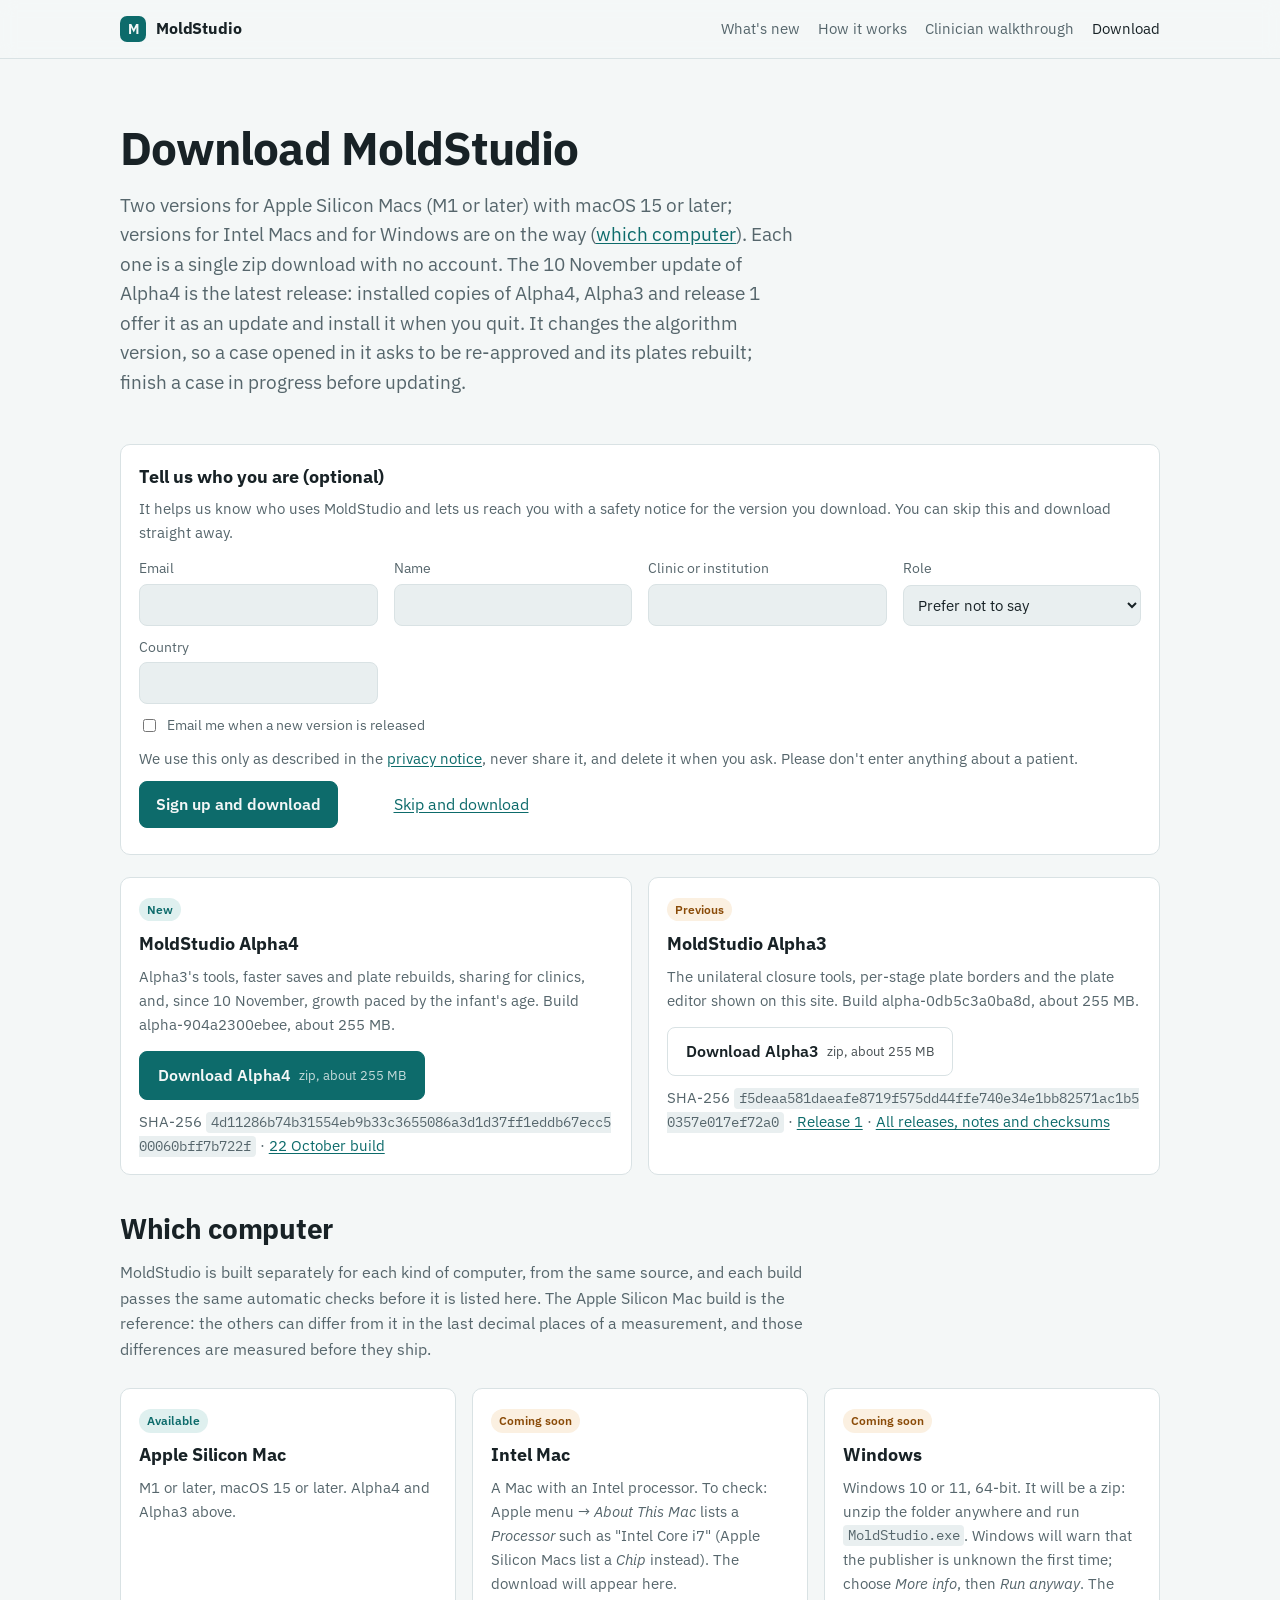
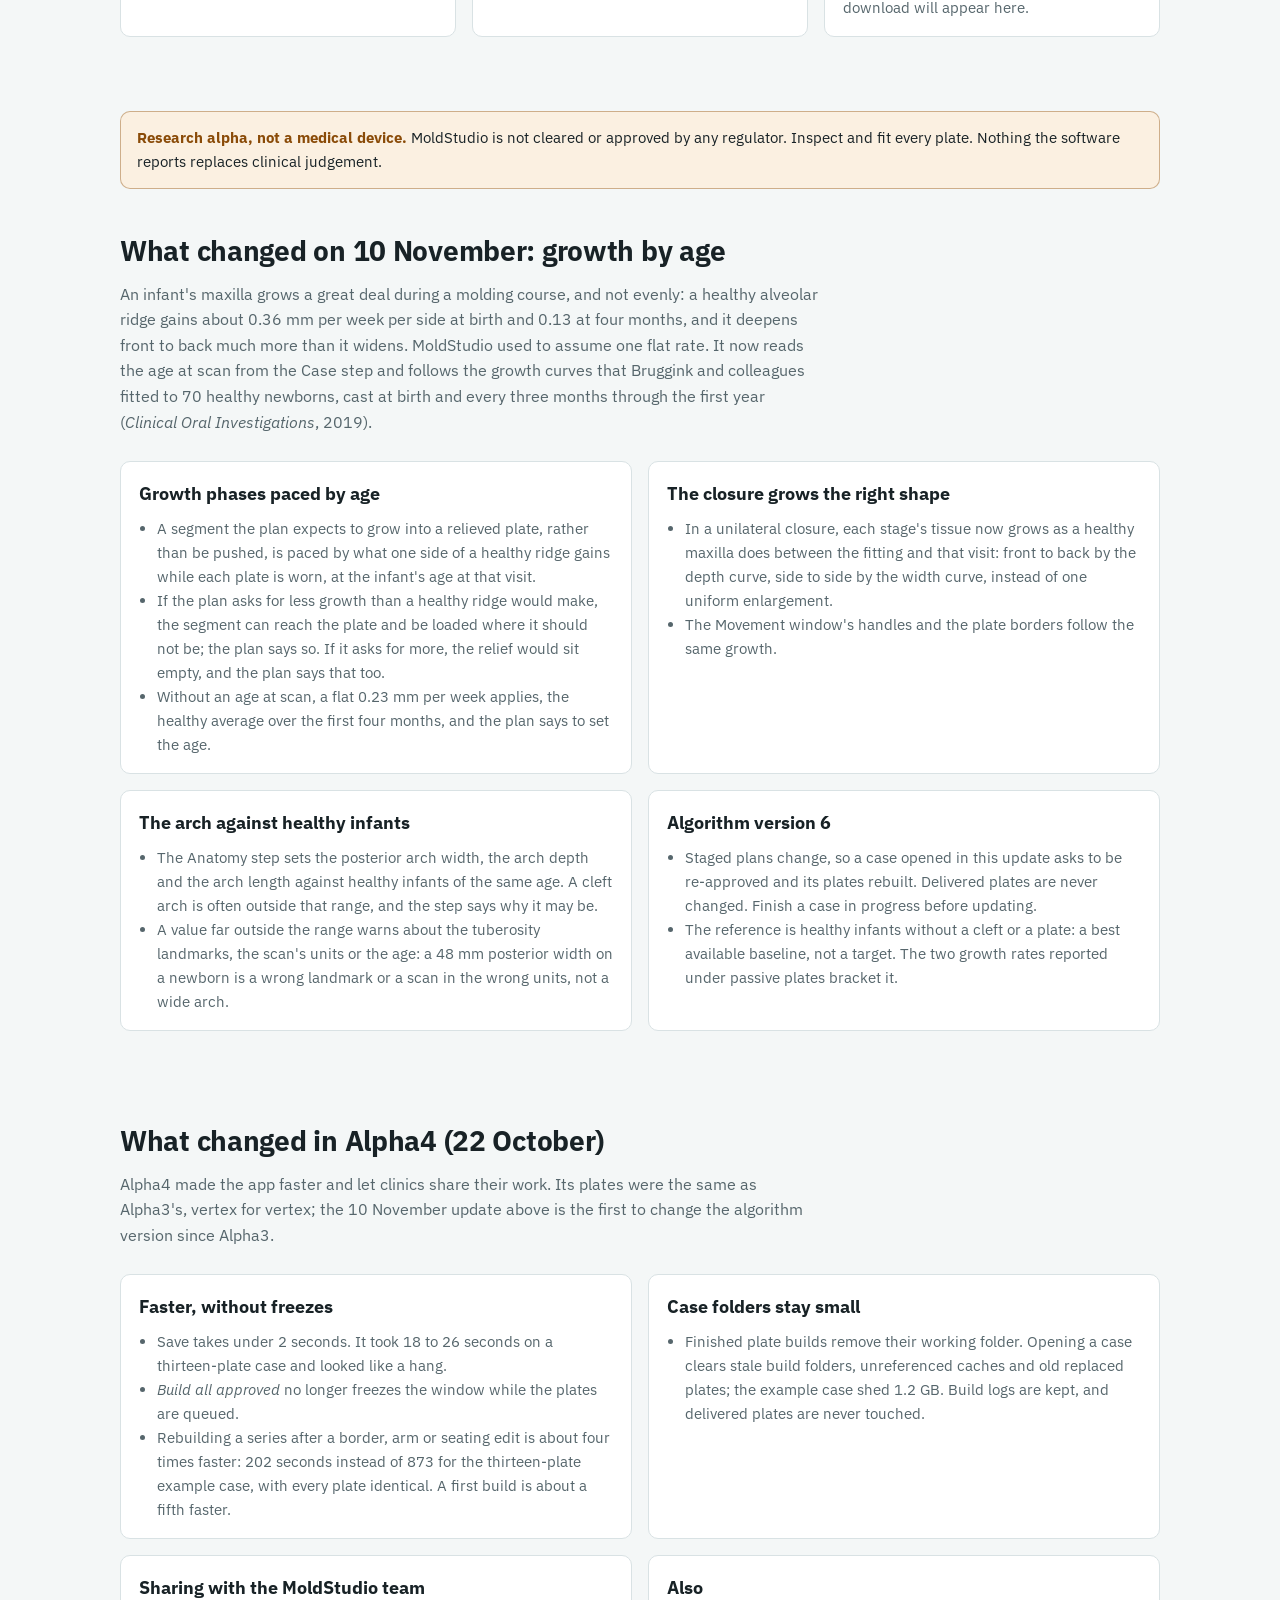
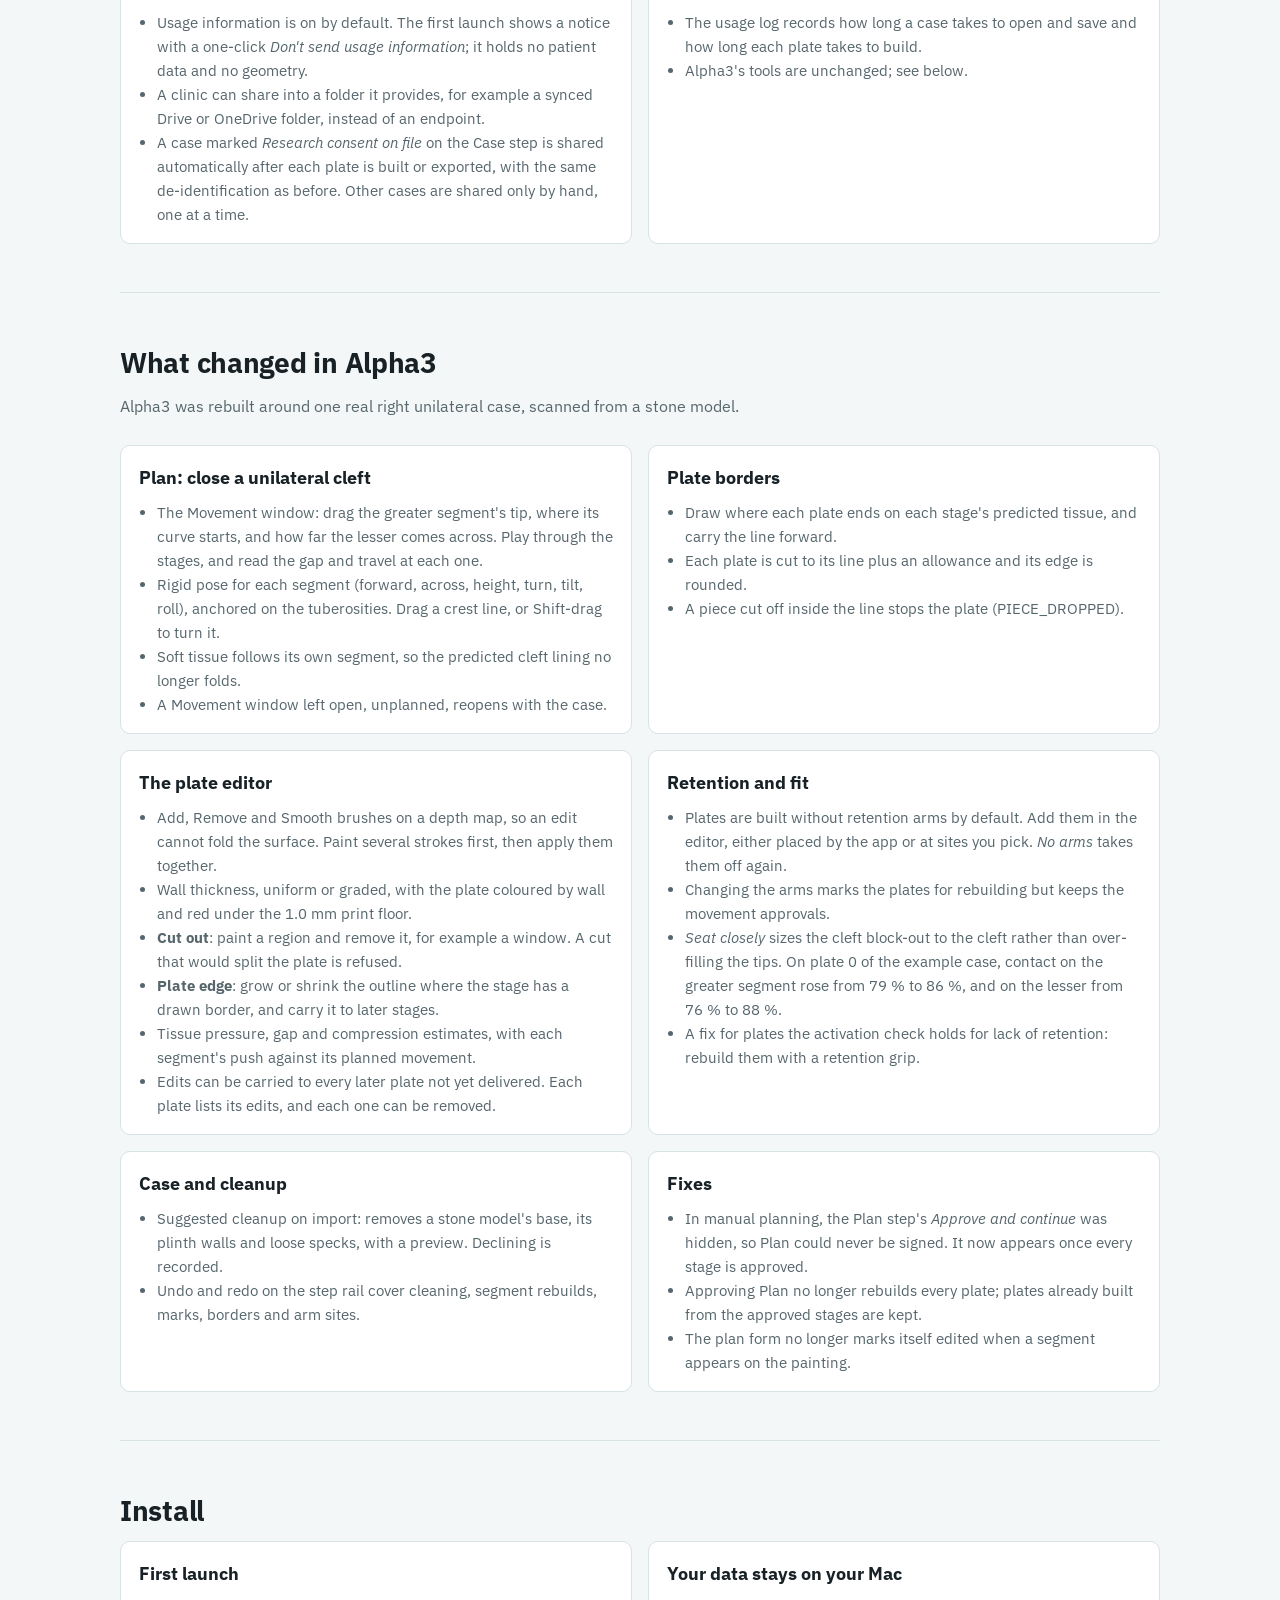
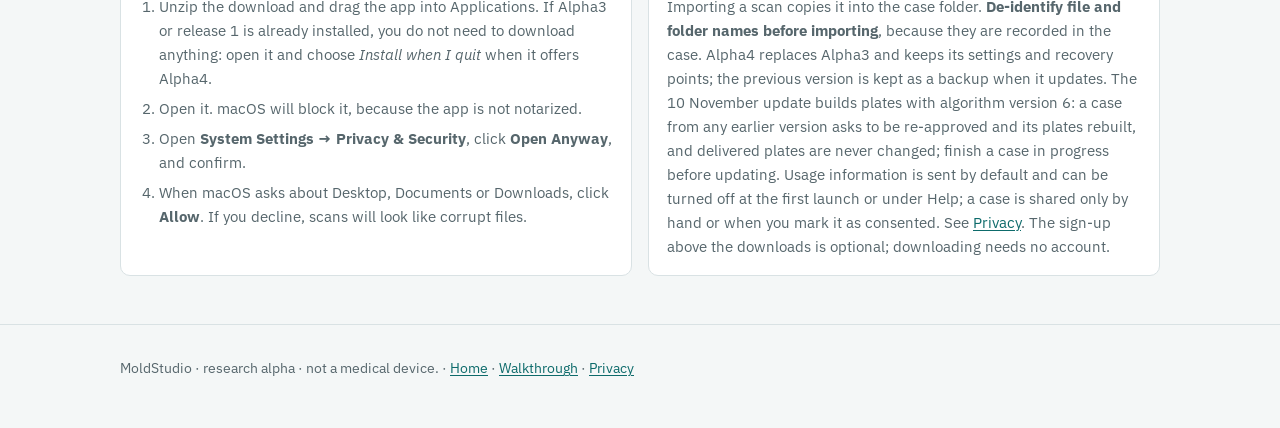
==== commit 2b98364c: "download: turn on the sign-up form now that the inbox route answers The redeployed inbox (kkoka1116/" ====
--- a/download.html
+++ b/download.html
@@ -58,7 +58,7 @@
   </section>
   <script>
   (() => {
-    const SIGNUP_URL = "";            // set to the inbox's https://…/v1/signup when it is live
+    const SIGNUP_URL = "https://as63ixzivscfnckfapb75vv7nm0wwrkv.lambda-url.us-east-1.on.aws/v1/signup";
     const box = document.getElementById("signup");
     if (!SIGNUP_URL || !box) return;   // no endpoint: the page behaves as it does today
     box.hidden = false;
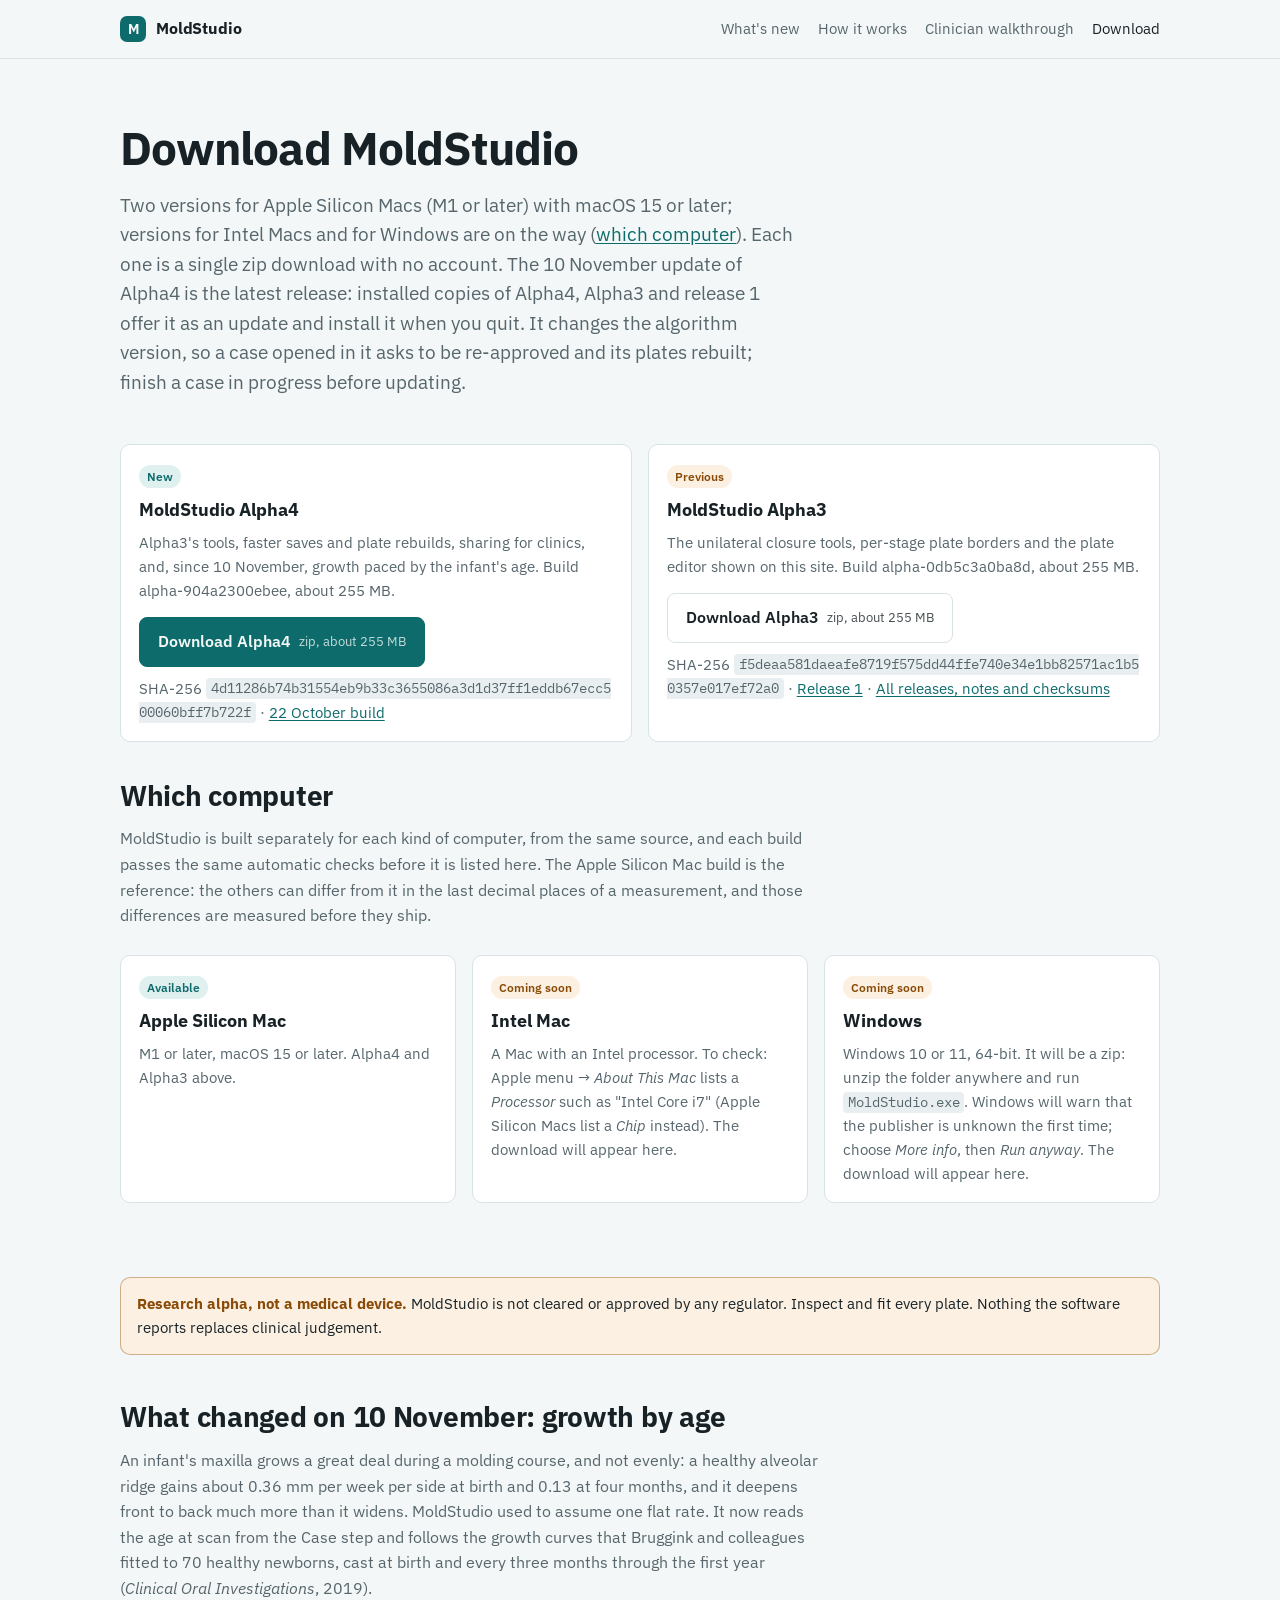
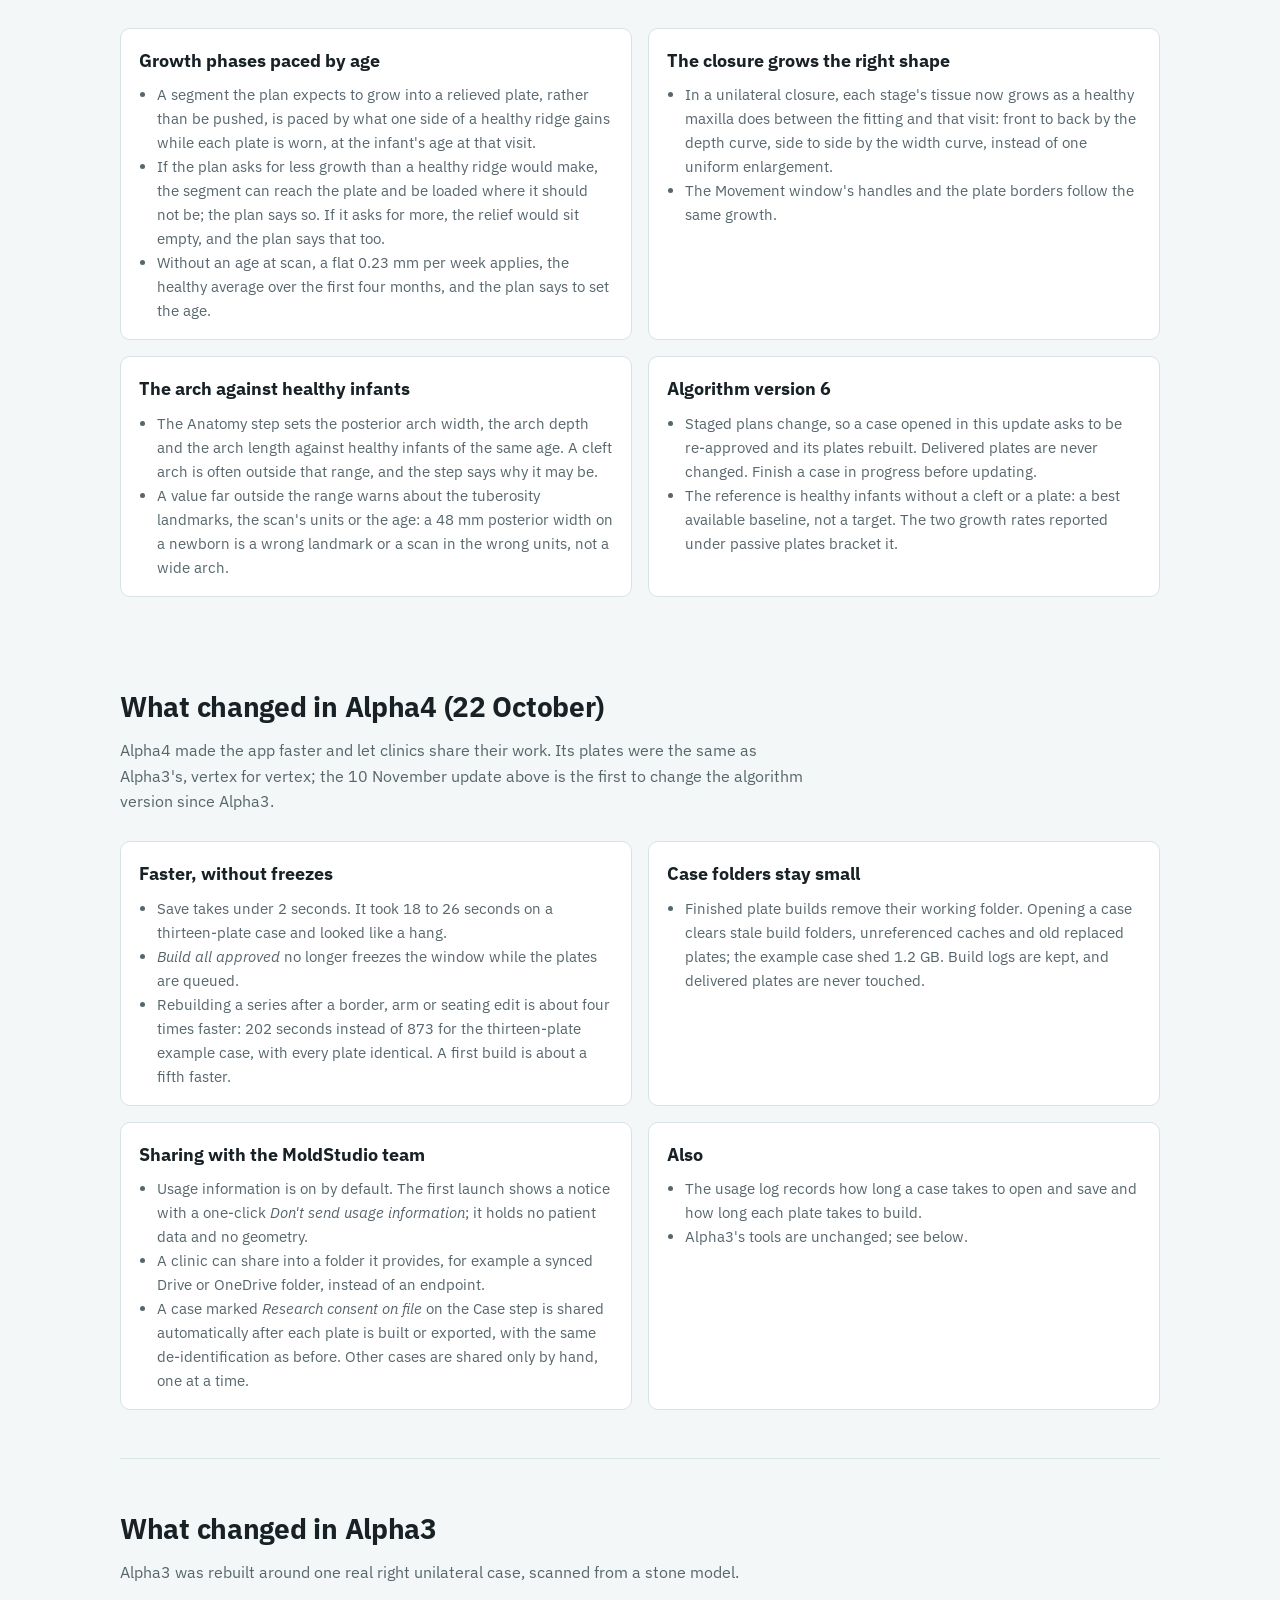
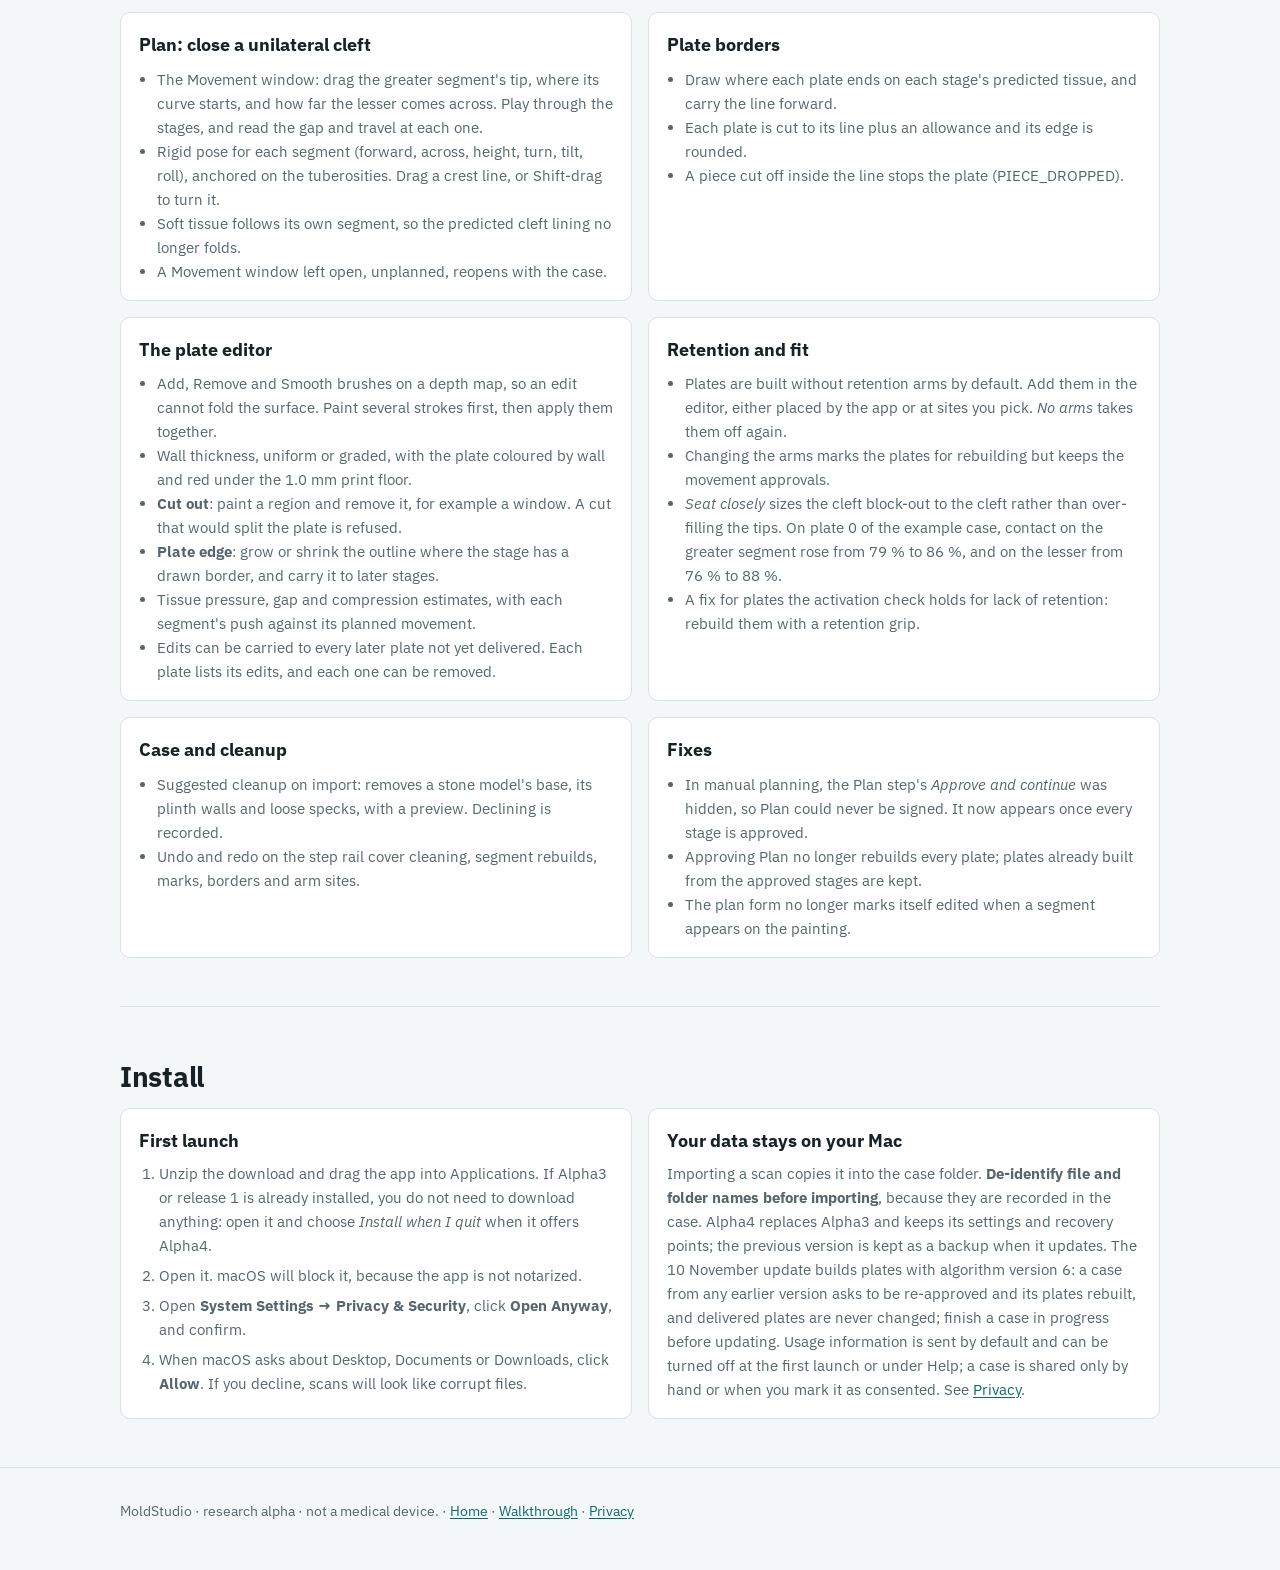
==== commit 4761be43: "Merge pull request #1 from kkoka1116/claude/platform-downloads Download page: Apple Silicon, Intel M" ====
--- a/download.html
+++ b/download.html
@@ -30,58 +30,7 @@
     <p class="lead">Two versions for Apple Silicon Macs (M1 or later) with macOS 15 or later; versions for Intel Macs and for Windows are on the way (<a href="#platforms">which computer</a>). Each one is a single zip download with no account. The 10 November update of Alpha4 is the latest release: installed copies of Alpha4, Alpha3 and release 1 offer it as an update and install it when you quit. It changes the algorithm version, so a case opened in it asks to be re-approved and its plates rebuilt; finish a case in progress before updating.</p>
   </div>
 
-  <section id="signup" class="signup card" hidden>
-    <h3>Tell us who you are (optional)</h3>
-    <p class="fine">It helps us know who uses MoldStudio and lets us reach you with a safety notice for the
-       version you download. You can skip this and download straight away.</p>
-    <form id="signup-form">
-      <label>Email <input type="email" name="email" required autocomplete="email"></label>
-      <label>Name <input type="text" name="name" autocomplete="name"></label>
-      <label>Clinic or institution <input type="text" name="clinic" autocomplete="organization"></label>
-      <label>Role
-        <select name="role">
-          <option value="">Prefer not to say</option>
-          <option>Orthodontist</option><option>Surgeon</option><option>Prosthodontist</option>
-          <option>Dental technician</option><option>Researcher</option><option>Other</option>
-        </select>
-      </label>
-      <label>Country <input type="text" name="country" autocomplete="country-name"></label>
-      <!-- hidden from people; a bot that fills it in is dropped by the inbox -->
-      <label style="position:absolute;left:-9999px" aria-hidden="true">Website <input type="text" name="website" tabindex="-1" autocomplete="off"></label>
-      <label class="check"><input type="checkbox" name="news"> Email me when a new version is released</label>
-      <p class="fine">We use this only as described in the <a href="privacy.html#signup">privacy notice</a>,
-         never share it, and delete it when you ask. Please don't enter anything about a patient.</p>
-      <button type="submit">Sign up and download</button>
-      <a href="#downloads" class="skip">Skip and download</a>
-      <p id="signup-status" role="status"></p>
-    </form>
-  </section>
-  <script>
-  (() => {
-    const SIGNUP_URL = "https://as63ixzivscfnckfapb75vv7nm0wwrkv.lambda-url.us-east-1.on.aws/v1/signup";
-    const box = document.getElementById("signup");
-    if (!SIGNUP_URL || !box) return;   // no endpoint: the page behaves as it does today
-    box.hidden = false;
-    const form = document.getElementById("signup-form");
-    const status = document.getElementById("signup-status");
-    form.addEventListener("submit", async (e) => {
-      e.preventDefault();
-      const d = Object.fromEntries(new FormData(form));
-      const body = {v: 1, email: d.email, name: d.name || "", clinic: d.clinic || "",
-                    role: d.role || "", country: d.country || "", news: d.news === "on", website: d.website || ""};
-      try {
-        const r = await fetch(SIGNUP_URL, {method: "POST", headers: {"Content-Type": "application/json"},
-                                           body: JSON.stringify(body)});
-        status.textContent = r.ok ? "Thanks. Your download is below." : "That didn't go through; you can still download below.";
-      } catch {
-        status.textContent = "That didn't go through; you can still download below.";
-      }
-      document.getElementById("downloads")?.scrollIntoView({behavior: "smooth"});
-    });
-  })();
-  </script>
-
-  <div class="grid g2" id="downloads">
+  <div class="grid g2">
     <div class="card">
       <span class="tag">New</span>
       <h3 style="margin-top:8px">MoldStudio Alpha4</h3>
@@ -224,7 +173,7 @@
         <li>Open <strong>System Settings → Privacy &amp; Security</strong>, click <strong>Open Anyway</strong>, and confirm.</li>
         <li>When macOS asks about Desktop, Documents or Downloads, click <strong>Allow</strong>. If you decline, scans will look like corrupt files.</li>
       </ol></div>
-      <div class="card"><h3>Your data stays on your Mac</h3><p>Importing a scan copies it into the case folder. <strong>De-identify file and folder names before importing</strong>, because they are recorded in the case. Alpha4 replaces Alpha3 and keeps its settings and recovery points; the previous version is kept as a backup when it updates. The 10 November update builds plates with algorithm version 6: a case from any earlier version asks to be re-approved and its plates rebuilt, and delivered plates are never changed; finish a case in progress before updating. Usage information is sent by default and can be turned off at the first launch or under Help; a case is shared only by hand or when you mark it as consented. See <a href="privacy.html">Privacy</a>. The sign-up above the downloads is optional; downloading needs no account.</p></div>
+      <div class="card"><h3>Your data stays on your Mac</h3><p>Importing a scan copies it into the case folder. <strong>De-identify file and folder names before importing</strong>, because they are recorded in the case. Alpha4 replaces Alpha3 and keeps its settings and recovery points; the previous version is kept as a backup when it updates. The 10 November update builds plates with algorithm version 6: a case from any earlier version asks to be re-approved and its plates rebuilt, and delivered plates are never changed; finish a case in progress before updating. Usage information is sent by default and can be turned off at the first launch or under Help; a case is shared only by hand or when you mark it as consented. See <a href="privacy.html">Privacy</a>.</p></div>
     </div>
   </section>
 </main>
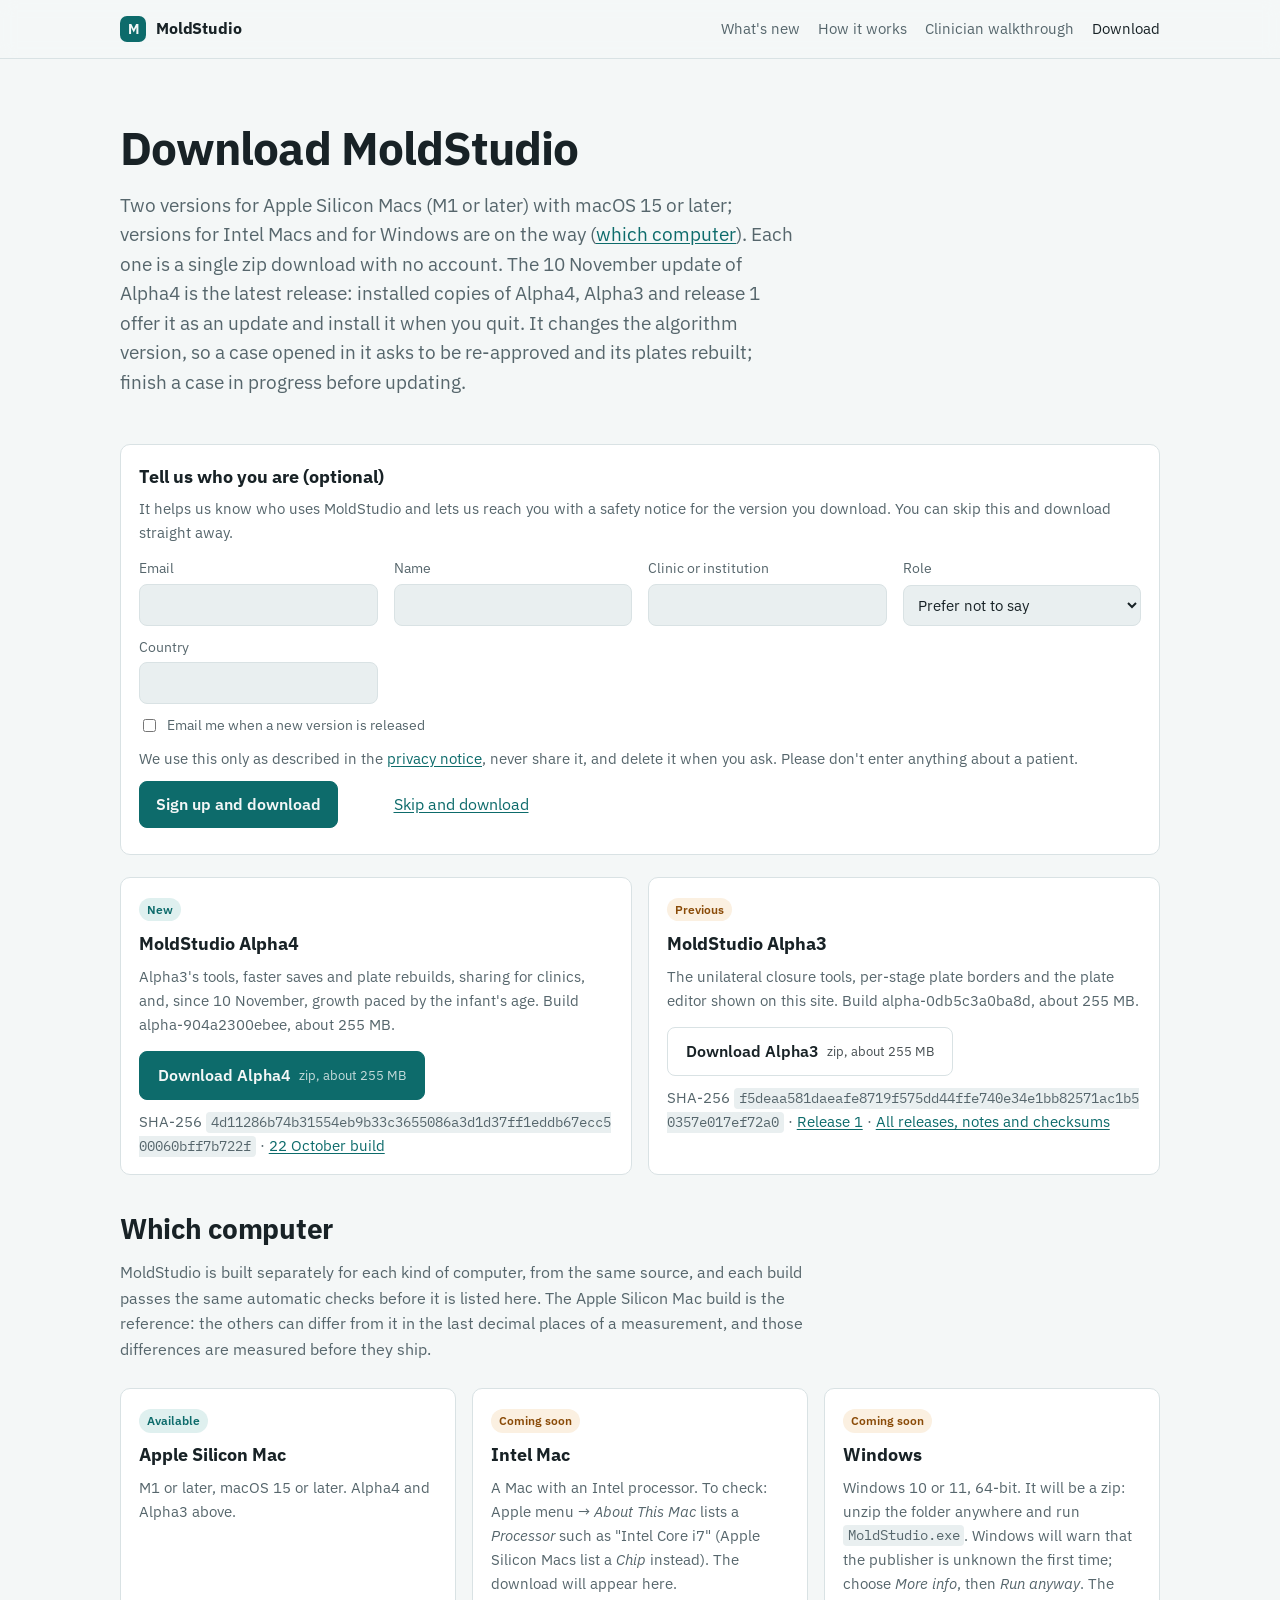
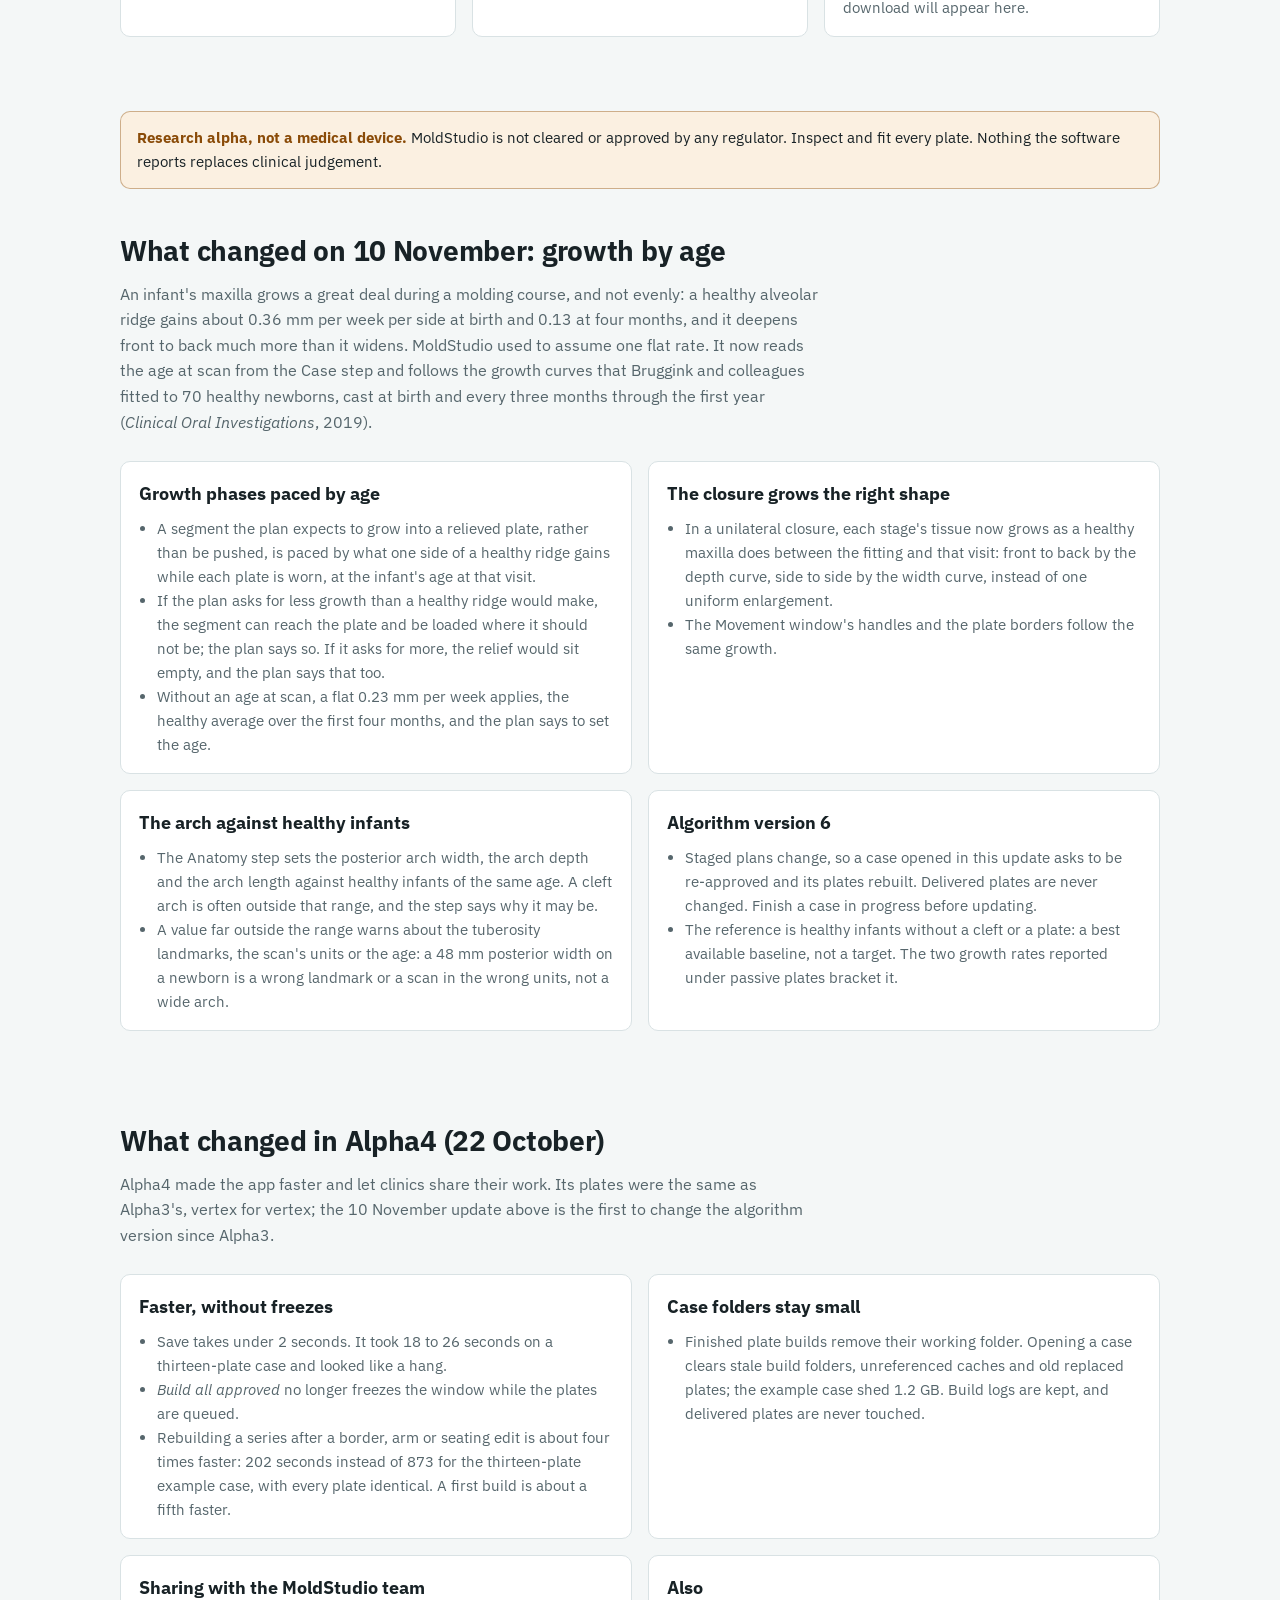
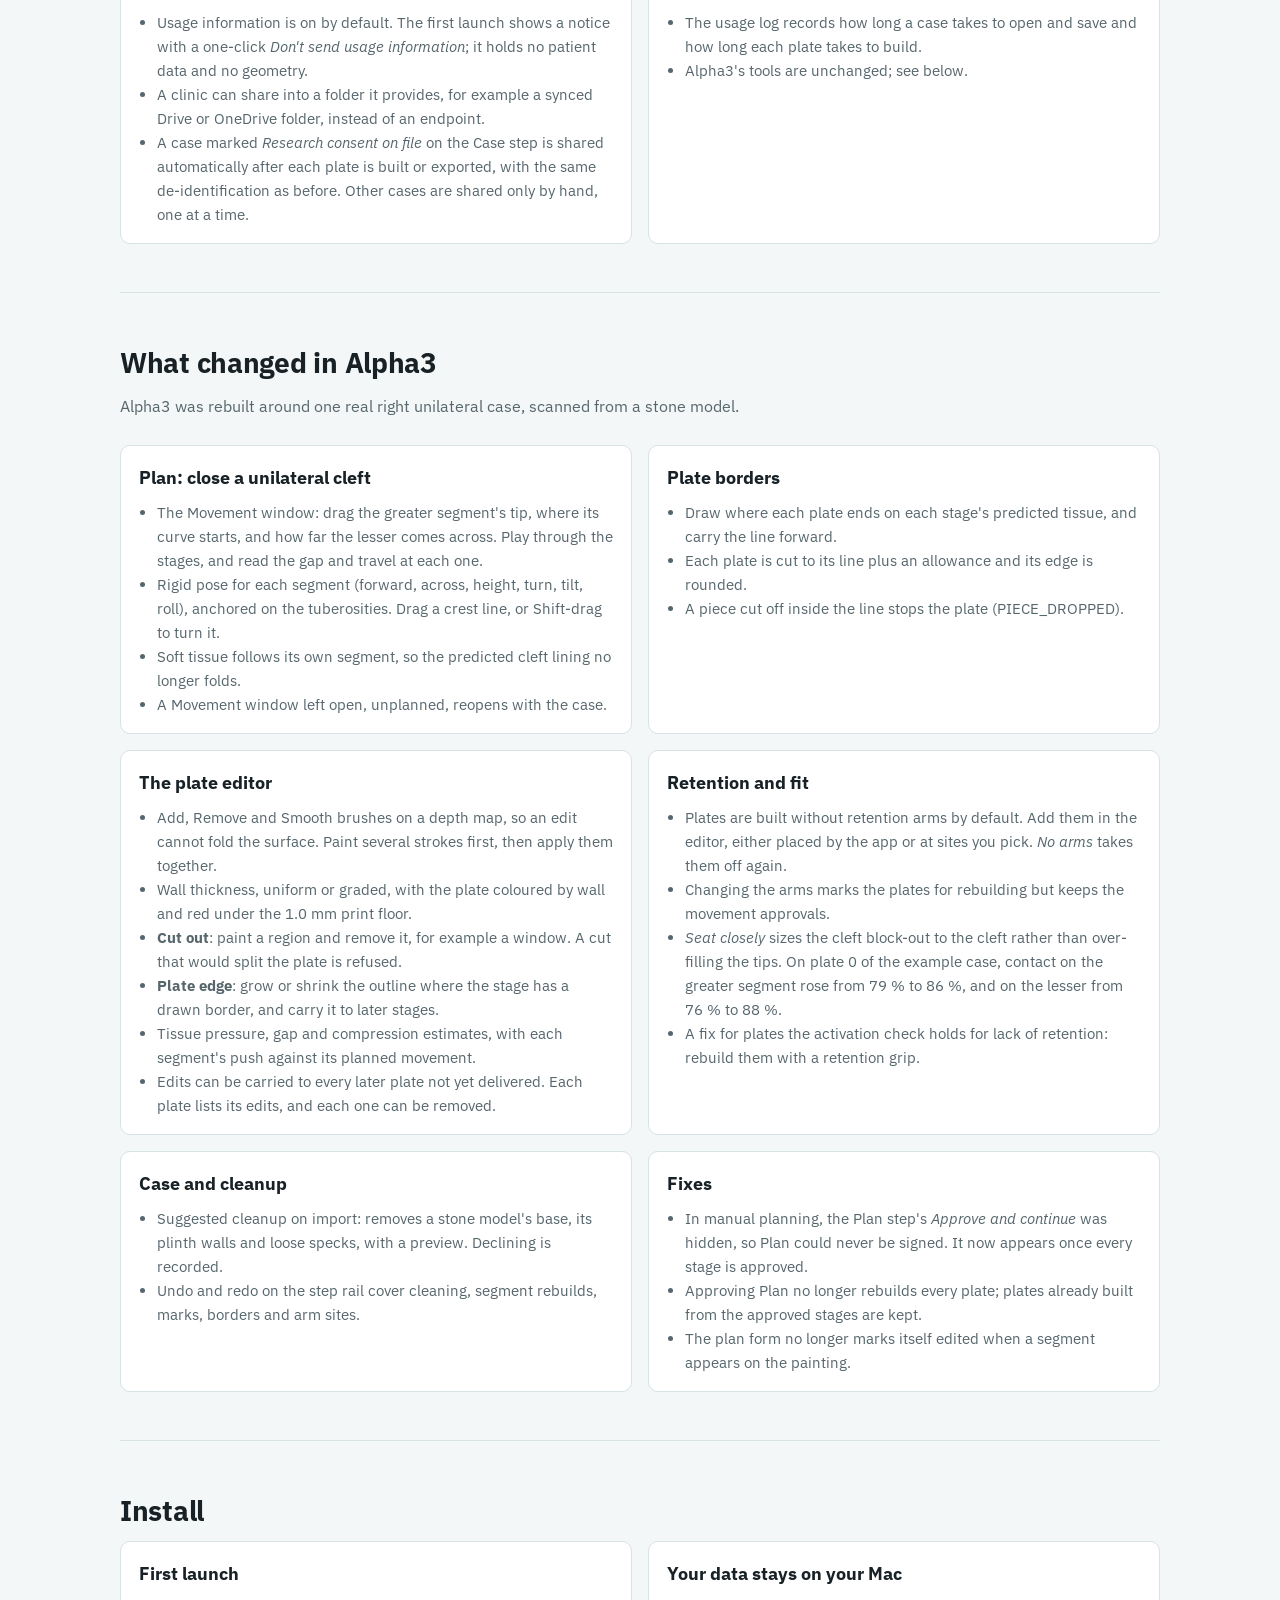
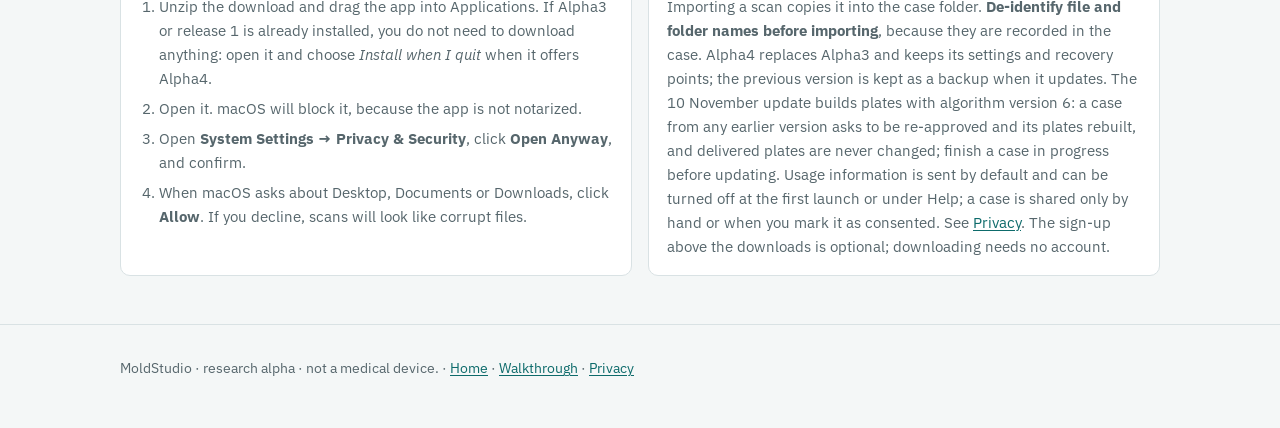
==== commit a8ed2829: "Merge pull request #2 from kkoka1116/claude/project-thread-a9ah52 Optional sign-up on the download p" ====
--- a/download.html
+++ b/download.html
@@ -30,7 +30,58 @@
     <p class="lead">Two versions for Apple Silicon Macs (M1 or later) with macOS 15 or later; versions for Intel Macs and for Windows are on the way (<a href="#platforms">which computer</a>). Each one is a single zip download with no account. The 10 November update of Alpha4 is the latest release: installed copies of Alpha4, Alpha3 and release 1 offer it as an update and install it when you quit. It changes the algorithm version, so a case opened in it asks to be re-approved and its plates rebuilt; finish a case in progress before updating.</p>
   </div>
 
-  <div class="grid g2">
+  <section id="signup" class="signup card" hidden>
+    <h3>Tell us who you are (optional)</h3>
+    <p class="fine">It helps us know who uses MoldStudio and lets us reach you with a safety notice for the
+       version you download. You can skip this and download straight away.</p>
+    <form id="signup-form">
+      <label>Email <input type="email" name="email" required autocomplete="email"></label>
+      <label>Name <input type="text" name="name" autocomplete="name"></label>
+      <label>Clinic or institution <input type="text" name="clinic" autocomplete="organization"></label>
+      <label>Role
+        <select name="role">
+          <option value="">Prefer not to say</option>
+          <option>Orthodontist</option><option>Surgeon</option><option>Prosthodontist</option>
+          <option>Dental technician</option><option>Researcher</option><option>Other</option>
+        </select>
+      </label>
+      <label>Country <input type="text" name="country" autocomplete="country-name"></label>
+      <!-- hidden from people; a bot that fills it in is dropped by the inbox -->
+      <label style="position:absolute;left:-9999px" aria-hidden="true">Website <input type="text" name="website" tabindex="-1" autocomplete="off"></label>
+      <label class="check"><input type="checkbox" name="news"> Email me when a new version is released</label>
+      <p class="fine">We use this only as described in the <a href="privacy.html#signup">privacy notice</a>,
+         never share it, and delete it when you ask. Please don't enter anything about a patient.</p>
+      <button type="submit">Sign up and download</button>
+      <a href="#downloads" class="skip">Skip and download</a>
+      <p id="signup-status" role="status"></p>
+    </form>
+  </section>
+  <script>
+  (() => {
+    const SIGNUP_URL = "https://as63ixzivscfnckfapb75vv7nm0wwrkv.lambda-url.us-east-1.on.aws/v1/signup";
+    const box = document.getElementById("signup");
+    if (!SIGNUP_URL || !box) return;   // no endpoint: the page behaves as it does today
+    box.hidden = false;
+    const form = document.getElementById("signup-form");
+    const status = document.getElementById("signup-status");
+    form.addEventListener("submit", async (e) => {
+      e.preventDefault();
+      const d = Object.fromEntries(new FormData(form));
+      const body = {v: 1, email: d.email, name: d.name || "", clinic: d.clinic || "",
+                    role: d.role || "", country: d.country || "", news: d.news === "on", website: d.website || ""};
+      try {
+        const r = await fetch(SIGNUP_URL, {method: "POST", headers: {"Content-Type": "application/json"},
+                                           body: JSON.stringify(body)});
+        status.textContent = r.ok ? "Thanks. Your download is below." : "That didn't go through; you can still download below.";
+      } catch {
+        status.textContent = "That didn't go through; you can still download below.";
+      }
+      document.getElementById("downloads")?.scrollIntoView({behavior: "smooth"});
+    });
+  })();
+  </script>
+
+  <div class="grid g2" id="downloads">
     <div class="card">
       <span class="tag">New</span>
       <h3 style="margin-top:8px">MoldStudio Alpha4</h3>
@@ -173,7 +224,7 @@
         <li>Open <strong>System Settings → Privacy &amp; Security</strong>, click <strong>Open Anyway</strong>, and confirm.</li>
         <li>When macOS asks about Desktop, Documents or Downloads, click <strong>Allow</strong>. If you decline, scans will look like corrupt files.</li>
       </ol></div>
-      <div class="card"><h3>Your data stays on your Mac</h3><p>Importing a scan copies it into the case folder. <strong>De-identify file and folder names before importing</strong>, because they are recorded in the case. Alpha4 replaces Alpha3 and keeps its settings and recovery points; the previous version is kept as a backup when it updates. The 10 November update builds plates with algorithm version 6: a case from any earlier version asks to be re-approved and its plates rebuilt, and delivered plates are never changed; finish a case in progress before updating. Usage information is sent by default and can be turned off at the first launch or under Help; a case is shared only by hand or when you mark it as consented. See <a href="privacy.html">Privacy</a>.</p></div>
+      <div class="card"><h3>Your data stays on your Mac</h3><p>Importing a scan copies it into the case folder. <strong>De-identify file and folder names before importing</strong>, because they are recorded in the case. Alpha4 replaces Alpha3 and keeps its settings and recovery points; the previous version is kept as a backup when it updates. The 10 November update builds plates with algorithm version 6: a case from any earlier version asks to be re-approved and its plates rebuilt, and delivered plates are never changed; finish a case in progress before updating. Usage information is sent by default and can be turned off at the first launch or under Help; a case is shared only by hand or when you mark it as consented. See <a href="privacy.html">Privacy</a>. The sign-up above the downloads is optional; downloading needs no account.</p></div>
     </div>
   </section>
 </main>
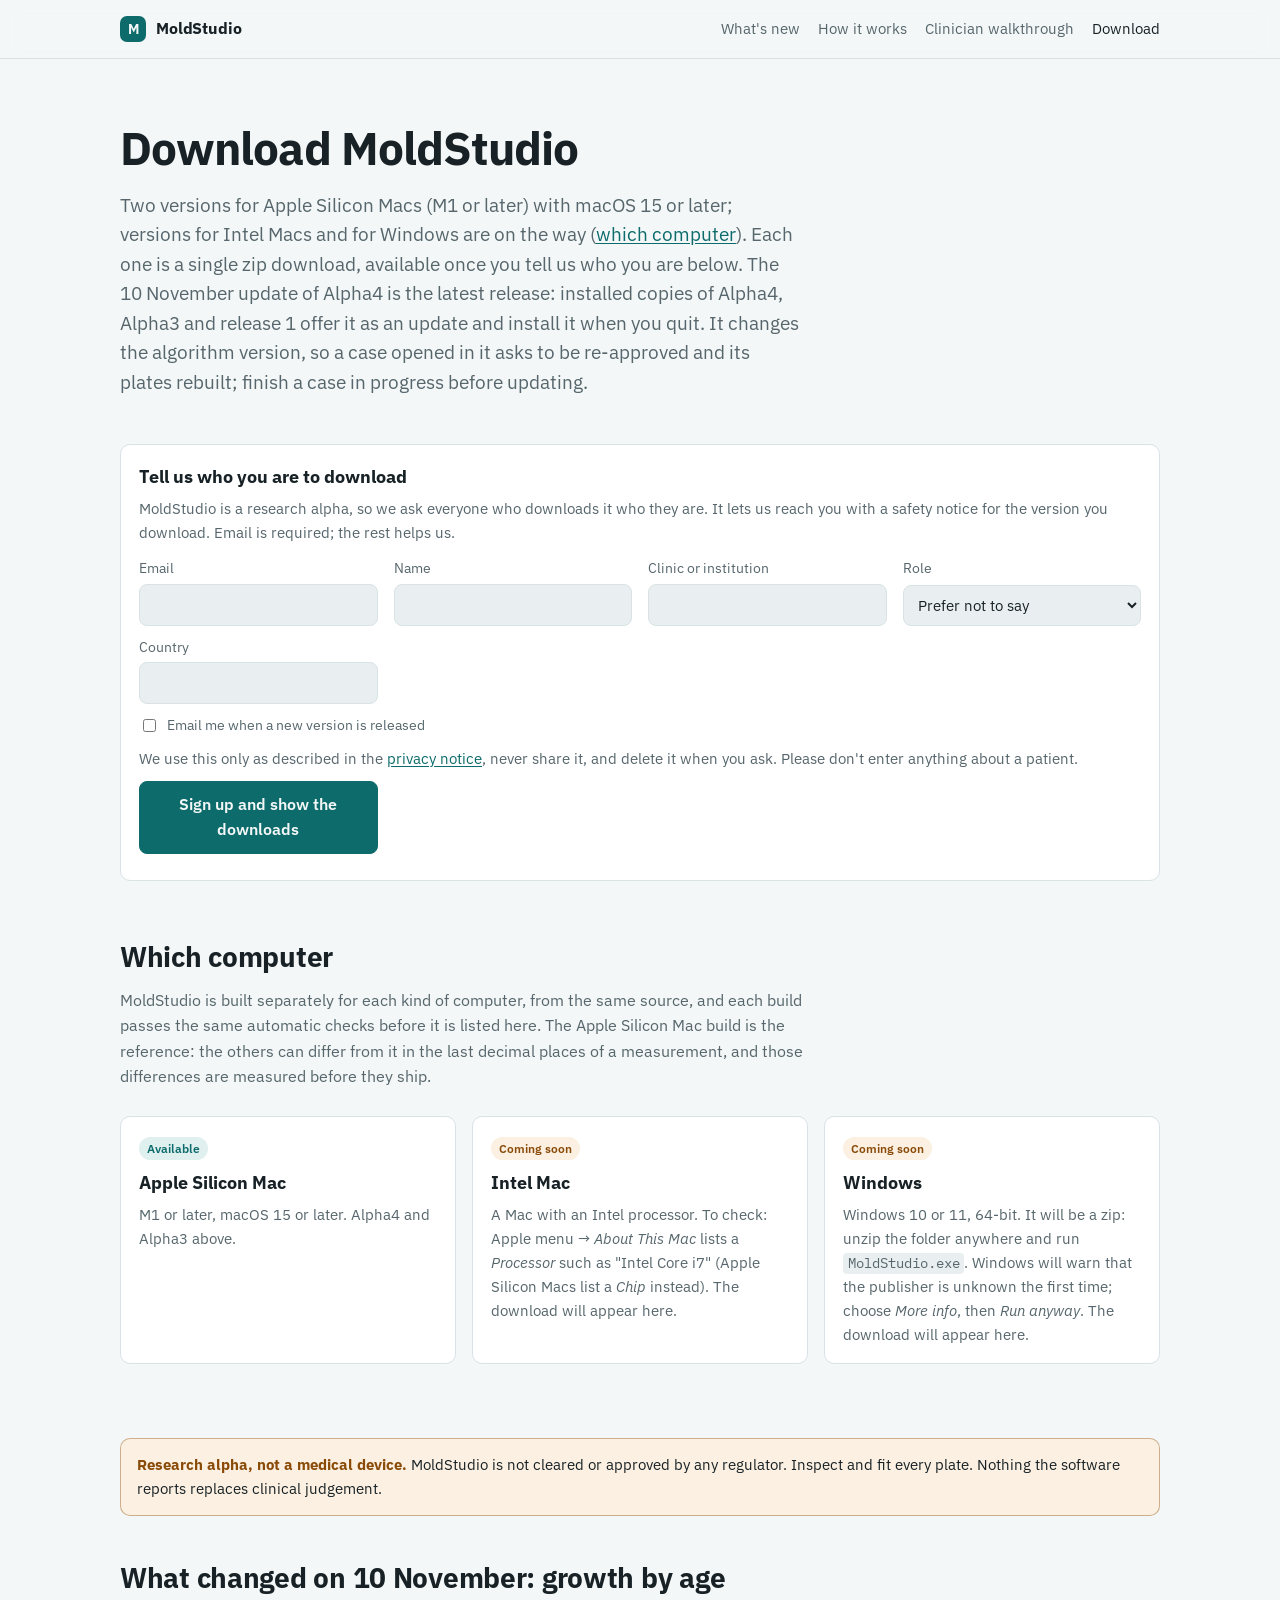
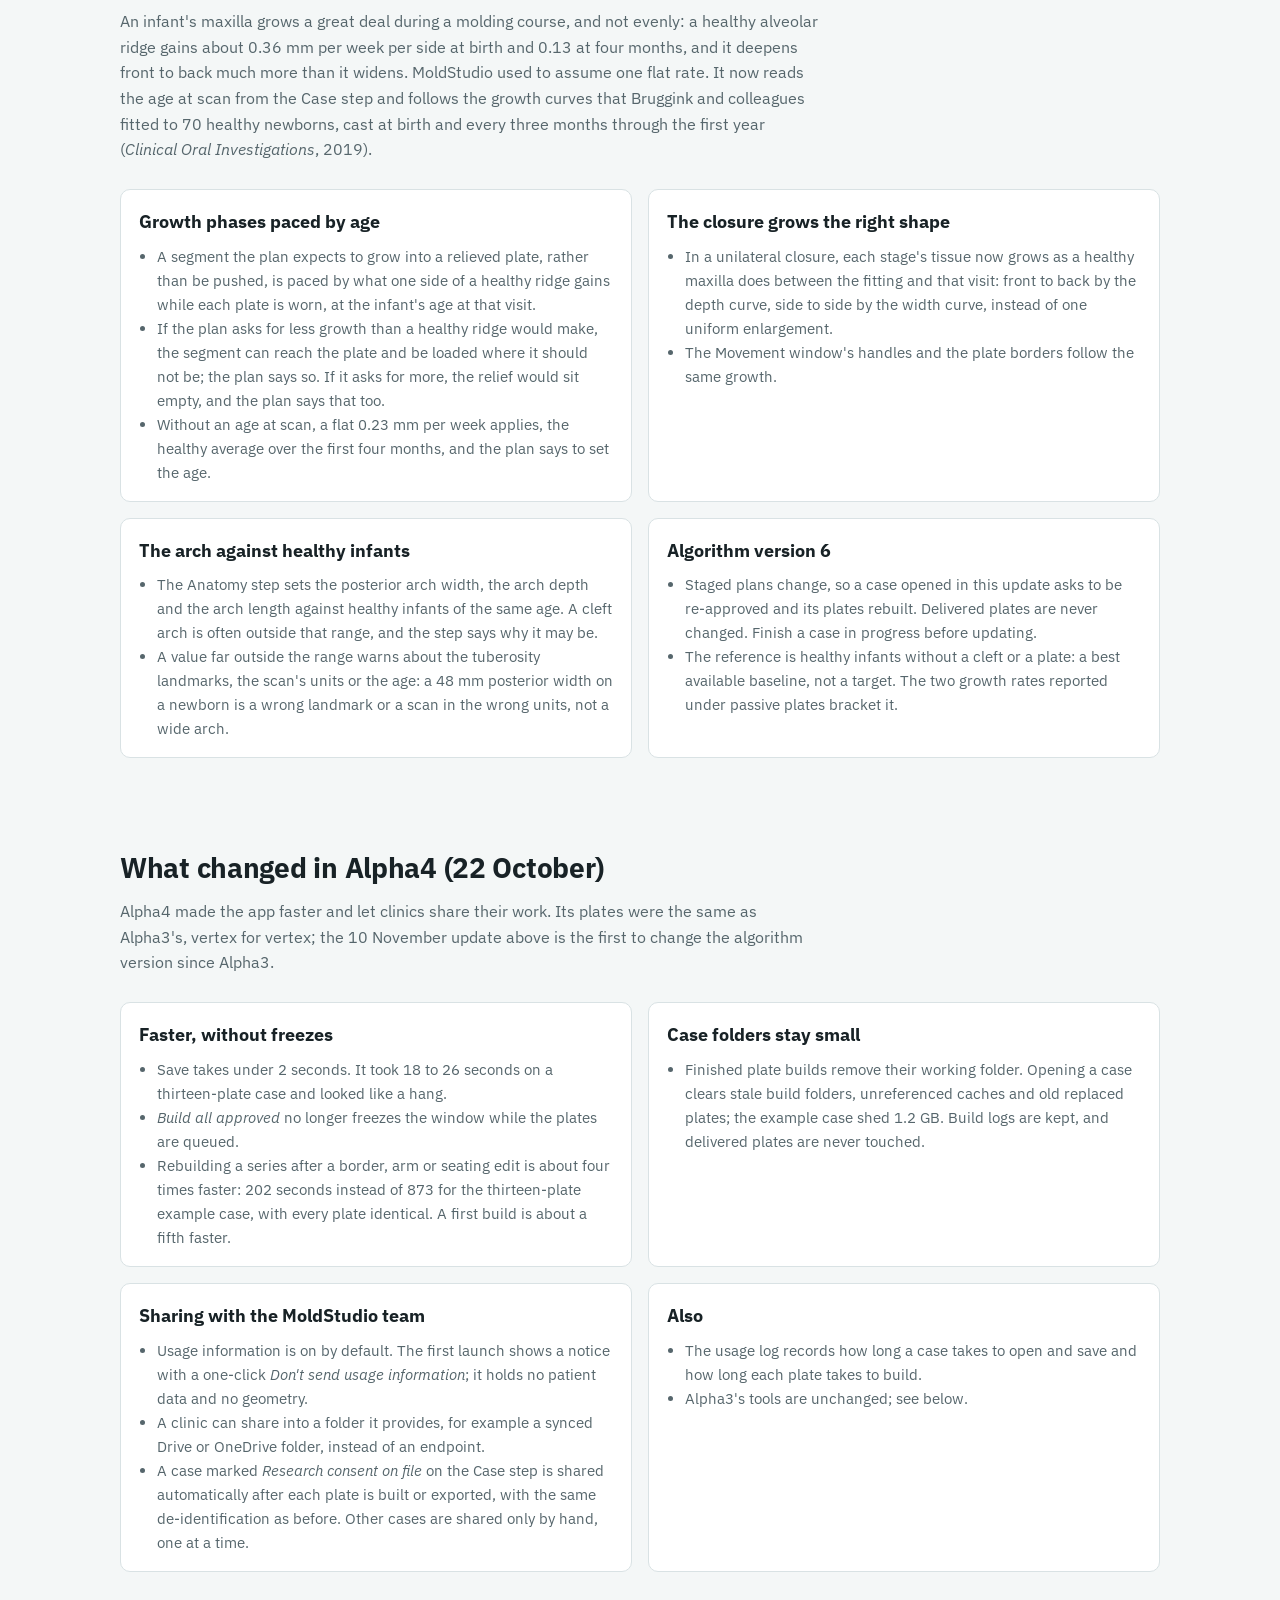
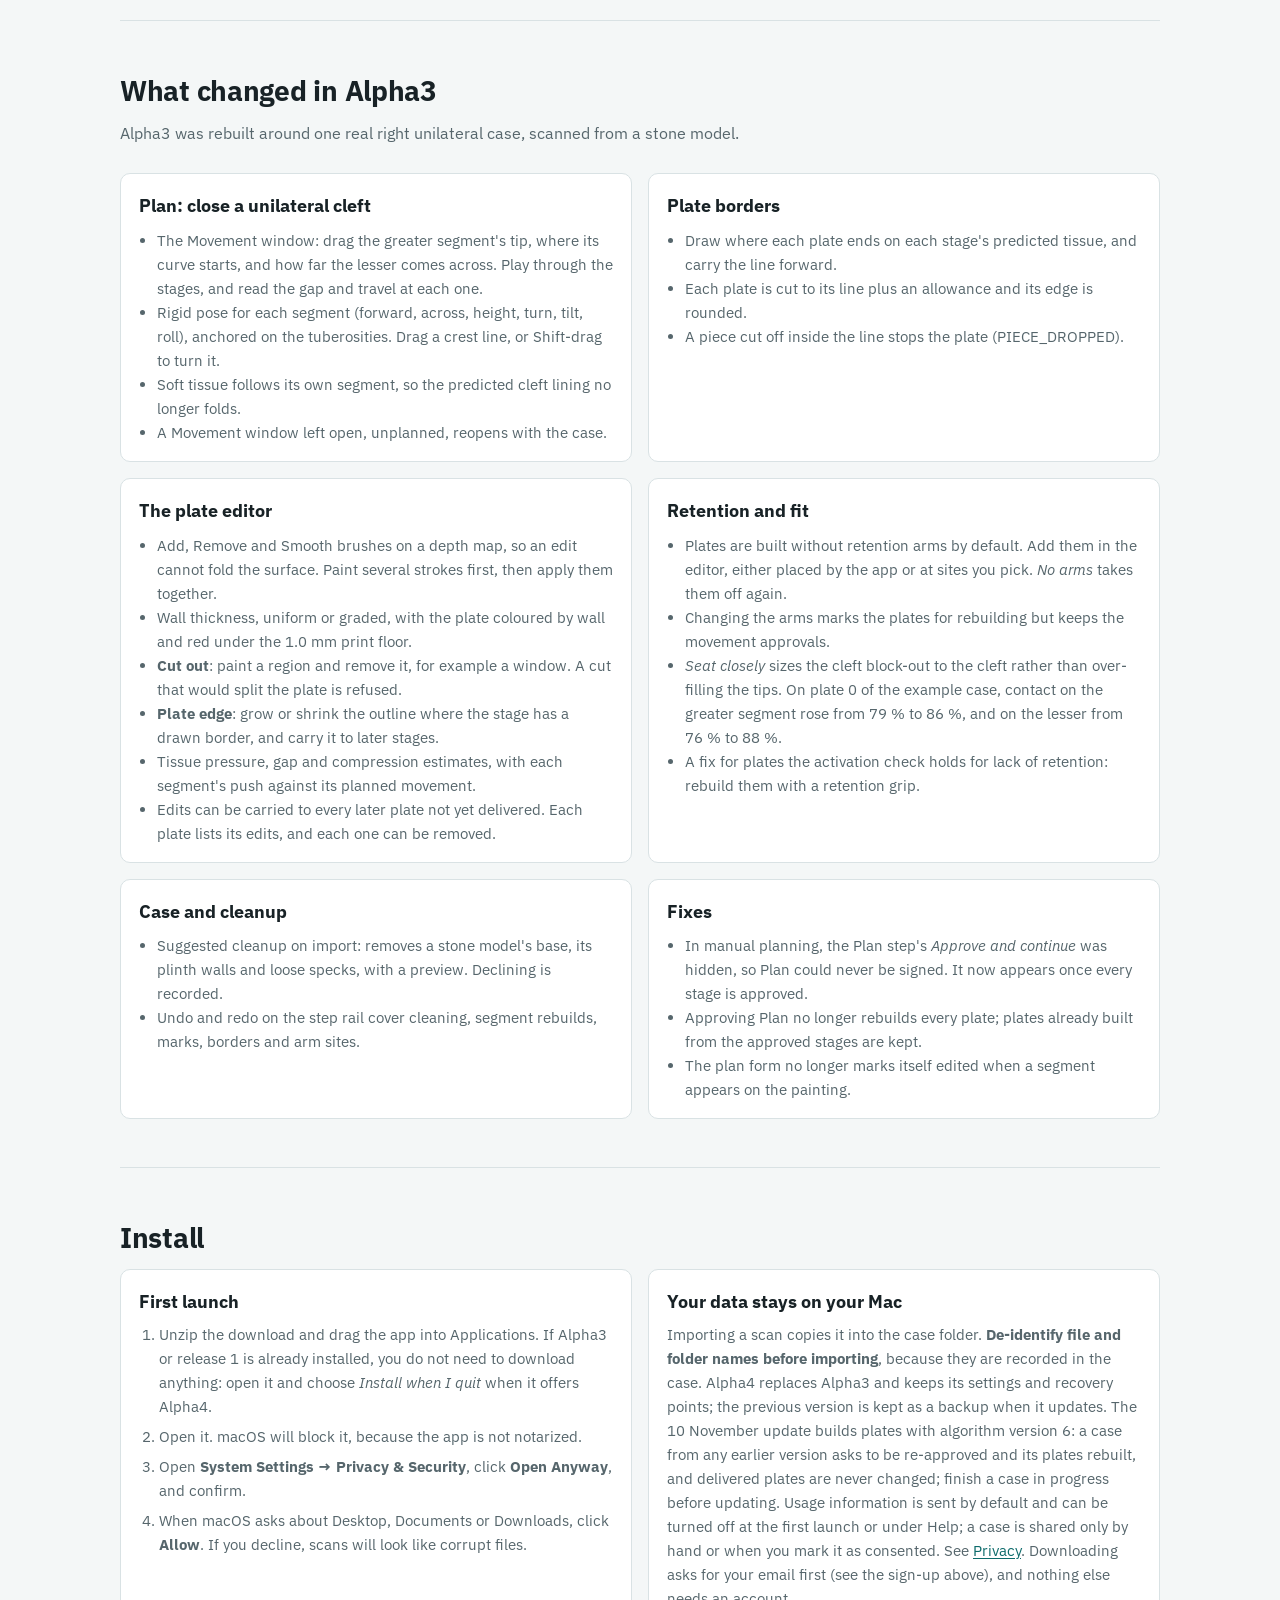
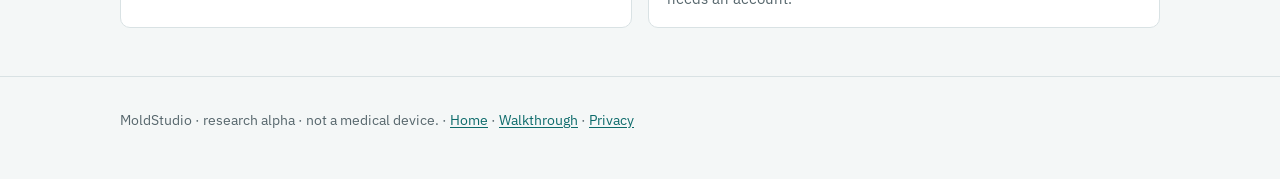
==== commit 7cd1f605: "Download page: sign-up required before the download buttons show Krishna asked that everyone who dow" ====
--- a/download.html
+++ b/download.html
@@ -27,13 +27,14 @@
 <main class="wrap">
   <div class="hero" style="padding-bottom:20px">
     <h1>Download MoldStudio</h1>
-    <p class="lead">Two versions for Apple Silicon Macs (M1 or later) with macOS 15 or later; versions for Intel Macs and for Windows are on the way (<a href="#platforms">which computer</a>). Each one is a single zip download with no account. The 10 November update of Alpha4 is the latest release: installed copies of Alpha4, Alpha3 and release 1 offer it as an update and install it when you quit. It changes the algorithm version, so a case opened in it asks to be re-approved and its plates rebuilt; finish a case in progress before updating.</p>
+    <p class="lead">Two versions for Apple Silicon Macs (M1 or later) with macOS 15 or later; versions for Intel Macs and for Windows are on the way (<a href="#platforms">which computer</a>). Each one is a single zip download, available once you tell us who you are below. The 10 November update of Alpha4 is the latest release: installed copies of Alpha4, Alpha3 and release 1 offer it as an update and install it when you quit. It changes the algorithm version, so a case opened in it asks to be re-approved and its plates rebuilt; finish a case in progress before updating.</p>
   </div>
 
-  <section id="signup" class="signup card" hidden>
-    <h3>Tell us who you are (optional)</h3>
-    <p class="fine">It helps us know who uses MoldStudio and lets us reach you with a safety notice for the
-       version you download. You can skip this and download straight away.</p>
+  <section id="signup" class="signup card">
+    <h3>Tell us who you are to download</h3>
+    <p class="fine">MoldStudio is a research alpha, so we ask everyone who downloads it who they are. It lets us
+       reach you with a safety notice for the version you download. Email is required; the rest helps us.</p>
+    <noscript><p class="fine"><strong>Please turn on JavaScript to sign up and download.</strong></p></noscript>
     <form id="signup-form">
       <label>Email <input type="email" name="email" required autocomplete="email"></label>
       <label>Name <input type="text" name="name" autocomplete="name"></label>
@@ -51,37 +52,58 @@
       <label class="check"><input type="checkbox" name="news"> Email me when a new version is released</label>
       <p class="fine">We use this only as described in the <a href="privacy.html#signup">privacy notice</a>,
          never share it, and delete it when you ask. Please don't enter anything about a patient.</p>
-      <button type="submit">Sign up and download</button>
-      <a href="#downloads" class="skip">Skip and download</a>
+      <button type="submit">Sign up and show the downloads</button>
       <p id="signup-status" role="status"></p>
     </form>
   </section>
   <script>
-  (() => {
+  document.addEventListener("DOMContentLoaded", () => {
     const SIGNUP_URL = "https://as63ixzivscfnckfapb75vv7nm0wwrkv.lambda-url.us-east-1.on.aws/v1/signup";
+    const KEY = "moldstudio-signed-up";
     const box = document.getElementById("signup");
-    if (!SIGNUP_URL || !box) return;   // no endpoint: the page behaves as it does today
-    box.hidden = false;
+    const downloads = document.getElementById("downloads");
     const form = document.getElementById("signup-form");
     const status = document.getElementById("signup-status");
+    const unlock = (msg) => {
+      downloads.hidden = false;
+      if (msg) status.textContent = msg;
+      downloads.scrollIntoView({behavior: "smooth"});
+    };
+    let done = false;
+    try { done = localStorage.getItem(KEY) === "1"; } catch {}
+    if (done) {   // signed up before in this browser: don't ask again
+      box.hidden = true;
+      downloads.hidden = false;
+      return;
+    }
     form.addEventListener("submit", async (e) => {
       e.preventDefault();
       const d = Object.fromEntries(new FormData(form));
       const body = {v: 1, email: d.email, name: d.name || "", clinic: d.clinic || "",
                     role: d.role || "", country: d.country || "", news: d.news === "on", website: d.website || ""};
+      const button = form.querySelector("button");
+      button.disabled = true;
+      status.textContent = "Sending…";
+      let r = null;
       try {
-        const r = await fetch(SIGNUP_URL, {method: "POST", headers: {"Content-Type": "application/json"},
-                                           body: JSON.stringify(body)});
-        status.textContent = r.ok ? "Thanks. Your download is below." : "That didn't go through; you can still download below.";
-      } catch {
-        status.textContent = "That didn't go through; you can still download below.";
+        r = await fetch(SIGNUP_URL, {method: "POST", headers: {"Content-Type": "application/json"},
+                                     body: JSON.stringify(body)});
+      } catch {}
+      button.disabled = false;
+      if (r && r.ok) {
+        try { localStorage.setItem(KEY, "1"); } catch {}
+        unlock("Thanks. Your downloads are below.");
+      } else if (r && r.status >= 400 && r.status < 500) {
+        status.textContent = "Please check your email address and try again.";
+      } else {
+        // our inbox is down: never lock a clinician out because of it
+        unlock("We couldn't record your sign-up just now, but your downloads are below.");
       }
-      document.getElementById("downloads")?.scrollIntoView({behavior: "smooth"});
     });
-  })();
+  });
   </script>
 
-  <div class="grid g2" id="downloads">
+  <div class="grid g2" id="downloads" hidden>
     <div class="card">
       <span class="tag">New</span>
       <h3 style="margin-top:8px">MoldStudio Alpha4</h3>
@@ -224,7 +246,7 @@
         <li>Open <strong>System Settings → Privacy &amp; Security</strong>, click <strong>Open Anyway</strong>, and confirm.</li>
         <li>When macOS asks about Desktop, Documents or Downloads, click <strong>Allow</strong>. If you decline, scans will look like corrupt files.</li>
       </ol></div>
-      <div class="card"><h3>Your data stays on your Mac</h3><p>Importing a scan copies it into the case folder. <strong>De-identify file and folder names before importing</strong>, because they are recorded in the case. Alpha4 replaces Alpha3 and keeps its settings and recovery points; the previous version is kept as a backup when it updates. The 10 November update builds plates with algorithm version 6: a case from any earlier version asks to be re-approved and its plates rebuilt, and delivered plates are never changed; finish a case in progress before updating. Usage information is sent by default and can be turned off at the first launch or under Help; a case is shared only by hand or when you mark it as consented. See <a href="privacy.html">Privacy</a>. The sign-up above the downloads is optional; downloading needs no account.</p></div>
+      <div class="card"><h3>Your data stays on your Mac</h3><p>Importing a scan copies it into the case folder. <strong>De-identify file and folder names before importing</strong>, because they are recorded in the case. Alpha4 replaces Alpha3 and keeps its settings and recovery points; the previous version is kept as a backup when it updates. The 10 November update builds plates with algorithm version 6: a case from any earlier version asks to be re-approved and its plates rebuilt, and delivered plates are never changed; finish a case in progress before updating. Usage information is sent by default and can be turned off at the first launch or under Help; a case is shared only by hand or when you mark it as consented. See <a href="privacy.html">Privacy</a>. Downloading asks for your email first (see the sign-up above), and nothing else needs an account.</p></div>
     </div>
   </section>
 </main>
--- a/assets/site.css
+++ b/assets/site.css
@@ -142,4 +142,4 @@
 .signup .fine, .signup #signup-status { grid-column: 1 / -1; margin: 0; }
 .signup button { font: inherit; font-weight: 600; padding: 10px 16px; border-radius: 8px; cursor: pointer;
   background: var(--accent); color: var(--bg); border: 1px solid var(--accent); justify-self: start; }
-.signup .skip { align-self: center; }
+[hidden] { display: none !important; }
